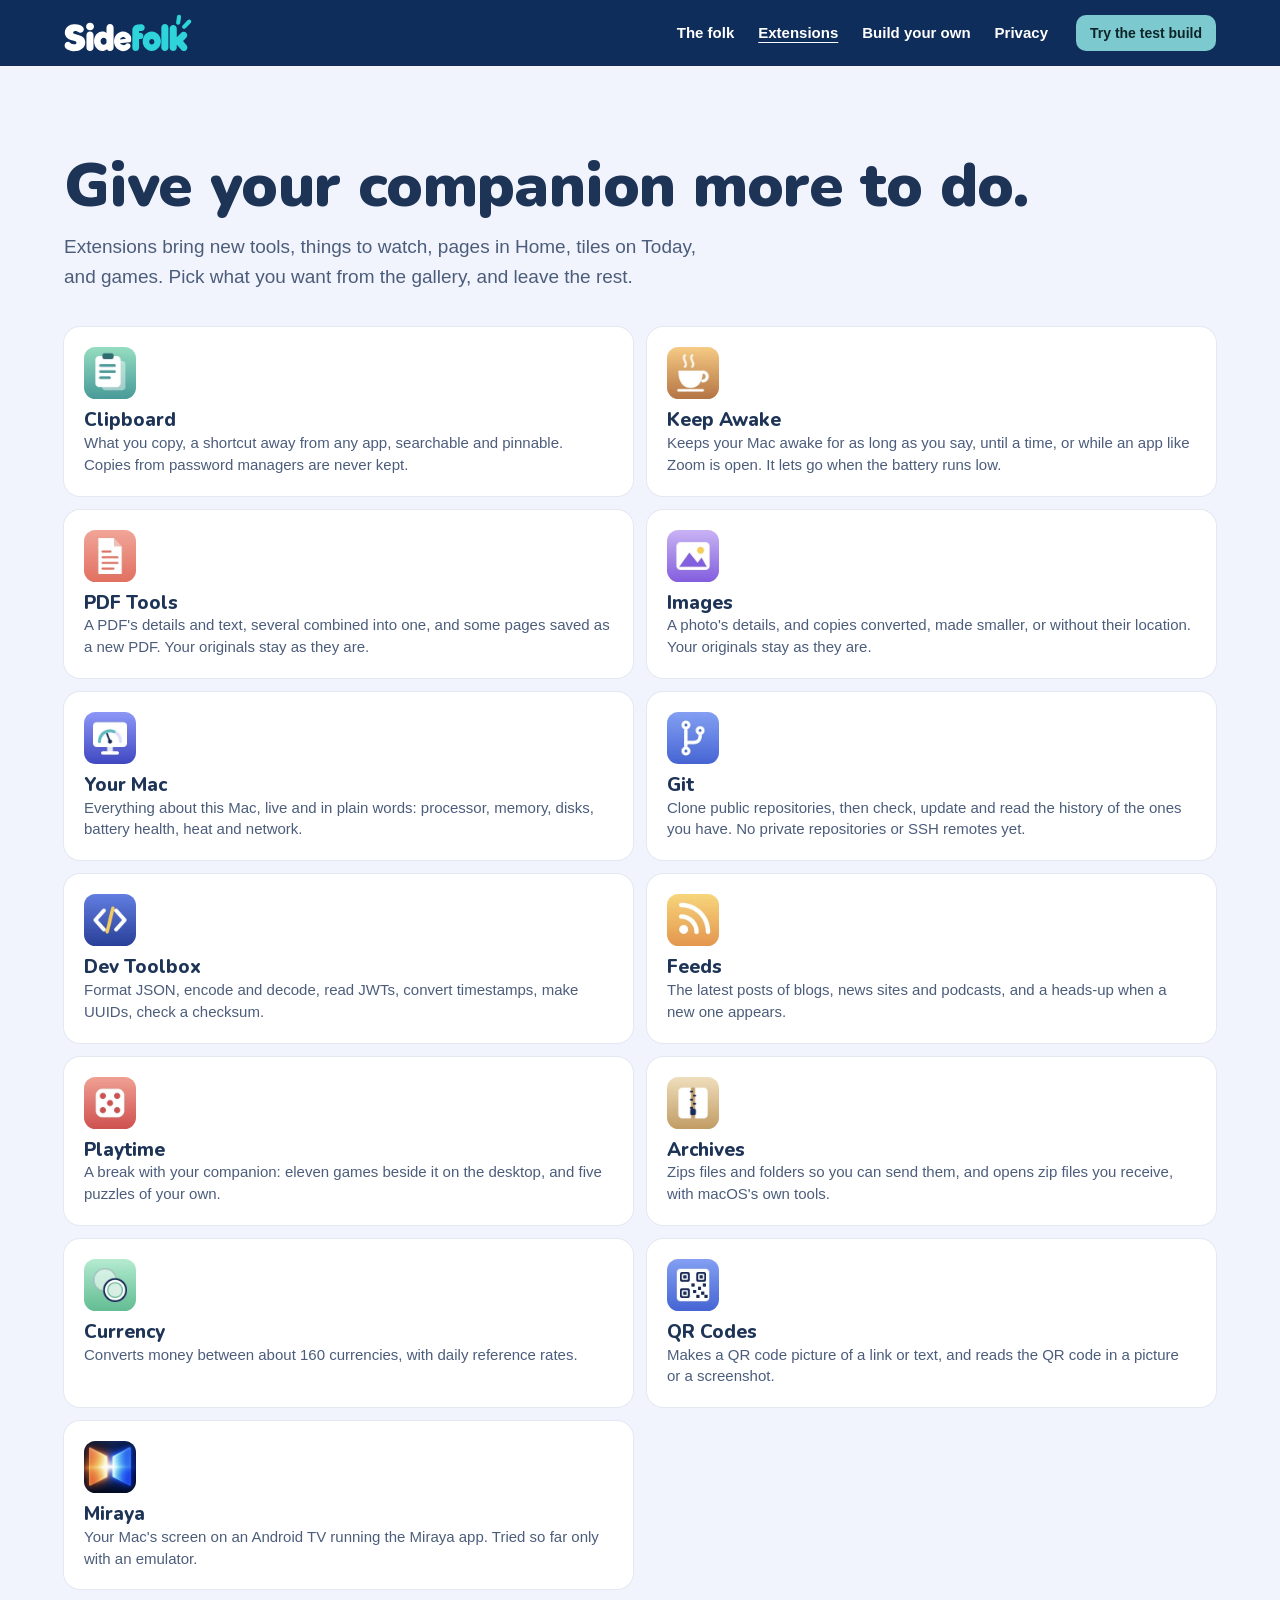
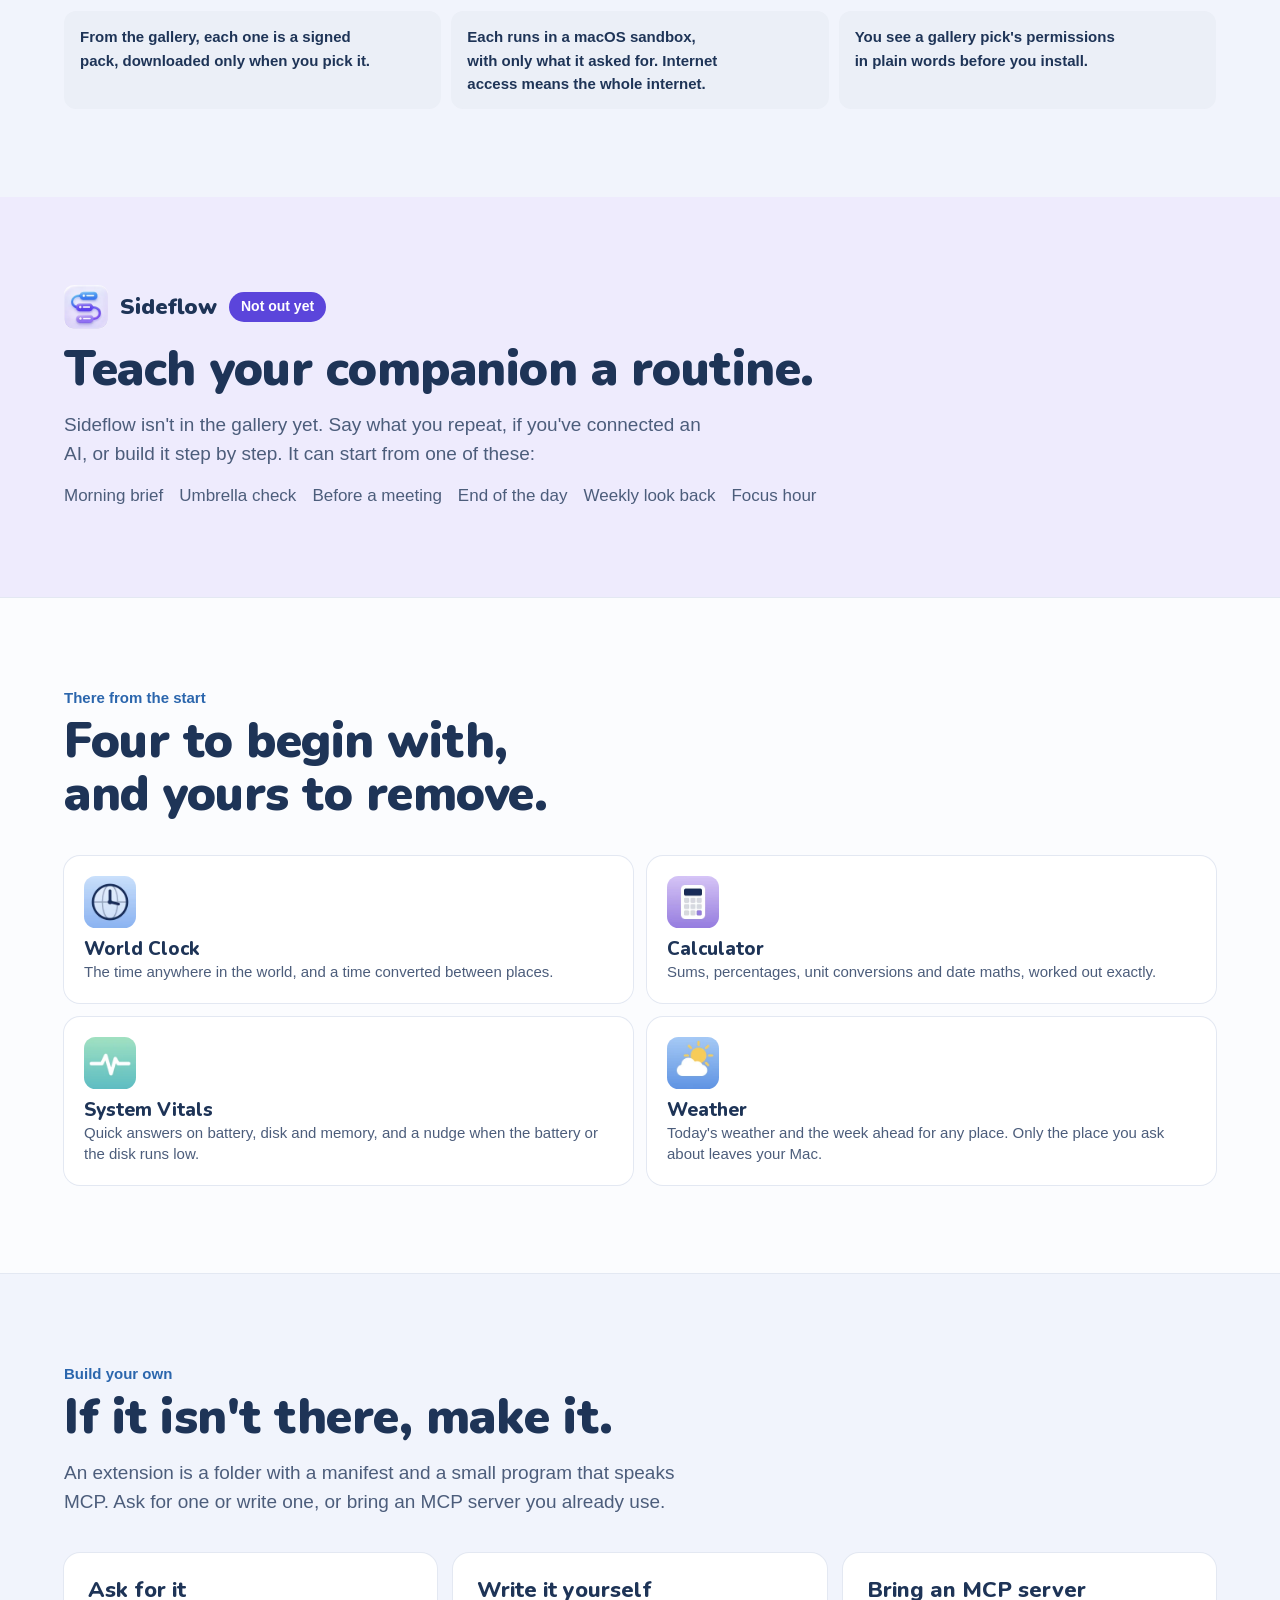
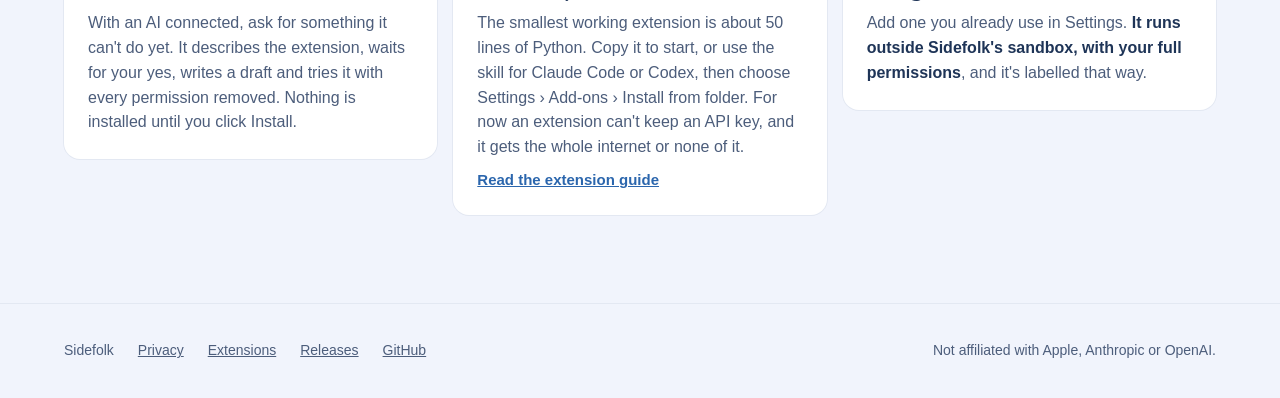
==== public/extensions/index.html @ e196703a "The real website: Home, Extensions, Privacy and the test build Generated scenes for the first screen" ====
<!doctype html>
<html lang="en">
<head>
  <meta charset="utf-8">
  <meta name="viewport" content="width=device-width, initial-scale=1">
  <title>Extensions · Sidefolk</title>
  <meta name="description" content="Extensions give your Sidefolk companion new tools, things to watch, pages and games. See the gallery, or build your own.">
  <link rel="canonical" href="https://getsidefolk.com/extensions/">
  <link rel="icon" type="image/png" href="../favicon.png">
  <link rel="apple-touch-icon" href="../apple-touch-icon.png">
  <link rel="stylesheet" href="../site.css">
</head>
<body>
<a class="skip" href="#main">Skip to the content</a>
<header class="nav">
  <a class="logo" href="../"><img src="../images/wordmark-reversed.svg" width="600" height="178" alt="Sidefolk"></a>
  <nav class="links" aria-label="Main"><a href="../#folk">The folk</a><a href="./" aria-current="page">Extensions</a><a href="../#build">Build your own</a><a href="../privacy/">Privacy</a></nav>
  <a class="btn btn-primary btn-small" href="../try/">Try the test build</a>
  <details class="menu"><summary>Menu</summary><div><a href="../#folk">The folk</a><a href="./" aria-current="page">Extensions</a><a href="../#build">Build your own</a><a href="../privacy/">Privacy</a><a href="../try/">Try the test build</a></div></details>
</header>

<main id="main">
<section class="sec">
  <h1 style="font-size:clamp(36px,4.8vw,62px);line-height:1.05;font-weight:900">Give your companion more to do.</h1>
  <p class="sub">Extensions bring new tools, things to watch, pages in Home, tiles on Today, and games. Pick what you want from the gallery, and leave the rest.</p>
  <div class="tiles">
    <div class="tile"><img src="../images/extensions/clipboard.webp" width="52" height="52" alt=""><div><b>Clipboard</b><span>What you copy, a shortcut away from any app, searchable and pinnable. Copies from password managers are never kept.</span></div></div>
    <div class="tile"><img src="../images/extensions/keep-awake.webp" width="52" height="52" alt=""><div><b>Keep Awake</b><span>Keeps your Mac awake for as long as you say, until a time, or while an app like Zoom is open. It lets go when the battery runs low.</span></div></div>
    <div class="tile"><img src="../images/extensions/pdf.webp" width="52" height="52" alt=""><div><b>PDF Tools</b><span>A PDF's details and text, several combined into one, and some pages saved as a new PDF. Your originals stay as they are.</span></div></div>
    <div class="tile"><img src="../images/extensions/images.webp" width="52" height="52" alt=""><div><b>Images</b><span>A photo's details, and copies converted, made smaller, or without their location. Your originals stay as they are.</span></div></div>
    <div class="tile"><img src="../images/extensions/system-vitals-plus.webp" width="52" height="52" alt=""><div><b>Your Mac</b><span>Everything about this Mac, live and in plain words: processor, memory, disks, battery health, heat and network.</span></div></div>
    <div class="tile"><img src="../images/extensions/git.webp" width="52" height="52" alt=""><div><b>Git</b><span>Clone public repositories, then check, update and read the history of the ones you have. No private repositories or SSH remotes yet.</span></div></div>
    <div class="tile"><img src="../images/extensions/dev-toolbox.webp" width="52" height="52" alt=""><div><b>Dev Toolbox</b><span>Format JSON, encode and decode, read JWTs, convert timestamps, make UUIDs, check a checksum.</span></div></div>
    <div class="tile"><img src="../images/extensions/feeds.webp" width="52" height="52" alt=""><div><b>Feeds</b><span>The latest posts of blogs, news sites and podcasts, and a heads-up when a new one appears.</span></div></div>
    <div class="tile"><img src="../images/extensions/playtime.webp" width="52" height="52" alt=""><div><b>Playtime</b><span>A break with your companion: eleven games beside it on the desktop, and five puzzles of your own.</span></div></div>
    <div class="tile"><img src="../images/extensions/archives.webp" width="52" height="52" alt=""><div><b>Archives</b><span>Zips files and folders so you can send them, and opens zip files you receive, with macOS's own tools.</span></div></div>
    <div class="tile"><img src="../images/extensions/currency.webp" width="52" height="52" alt=""><div><b>Currency</b><span>Converts money between about 160 currencies, with daily reference rates.</span></div></div>
    <div class="tile"><img src="../images/extensions/qr-codes.webp" width="52" height="52" alt=""><div><b>QR Codes</b><span>Makes a QR code picture of a link or text, and reads the QR code in a picture or a screenshot.</span></div></div>
    <div class="tile"><img src="../images/extensions/miraya.webp" width="52" height="52" alt=""><div><b>Miraya</b><span>Your Mac's screen on an Android TV running the Miraya app. Tried so far only with an emulator.</span></div></div>
  </div>
  <div class="assure"><div>From the gallery, each one is a signed pack, downloaded only when you pick it.</div><div>Each runs in a macOS sandbox, with only what it asked for. Internet access means the whole internet.</div><div>You see a gallery pick's permissions in plain words before you install.</div></div>
</section>

<section class="sec flowsec">
  <div class="flowhead"><img src="../images/extensions/sideflow.webp" width="44" height="44" alt=""><strong>Sideflow</strong><span class="soon">Not out yet</span></div>
  <h2>Teach your companion a routine.</h2>
  <p class="sub">Sideflow isn't in the gallery yet. Say what you repeat, if you've connected an AI, or build it step by step. It can start from one of these:</p>
  <div class="chips" style="margin-top:14px"><span>Morning brief</span><span>Umbrella check</span><span>Before a meeting</span><span>End of the day</span><span>Weekly look back</span><span>Focus hour</span></div>
</section>

<section class="sec band">
  <p class="eyebrow">There from the start</p>
  <h2>Four to begin with, and yours to remove.</h2>
  <div class="tiles">
    <div class="tile"><img src="../images/extensions/world-clock.webp" width="52" height="52" alt=""><div><b>World Clock</b><span>The time anywhere in the world, and a time converted between places.</span></div></div>
    <div class="tile"><img src="../images/extensions/calculator.webp" width="52" height="52" alt=""><div><b>Calculator</b><span>Sums, percentages, unit conversions and date maths, worked out exactly.</span></div></div>
    <div class="tile"><img src="../images/extensions/system-vitals.webp" width="52" height="52" alt=""><div><b>System Vitals</b><span>Quick answers on battery, disk and memory, and a nudge when the battery or the disk runs low.</span></div></div>
    <div class="tile"><img src="../images/extensions/weather.webp" width="52" height="52" alt=""><div><b>Weather</b><span>Today's weather and the week ahead for any place. Only the place you ask about leaves your Mac.</span></div></div>
  </div>
</section>

<section class="sec" id="build">
  <p class="eyebrow">Build your own</p>
  <h2>If it isn't there, make it.</h2>
  <p class="sub">An extension is a folder with a manifest and a small program that speaks MCP. Ask for one or write one, or bring an MCP server you already use.</p>
  <div class="ways">
    <div class="way"><b>Ask for it</b><p>With an AI connected, ask for something it can't do yet. It describes the extension, waits for your yes, writes a draft and tries it with every permission removed. Nothing is installed until you click Install.</p></div>
    <div class="way"><b>Write it yourself</b><p>The smallest working extension is about 50 lines of Python. Copy it to start, or use the skill for Claude Code or Codex, then choose Settings › Add-ons › Install from folder. For now an extension can't keep an API key, and it gets the whole internet or none of it.</p><a href="https://github.com/ghassenbrg/sidefolk/blob/main/docs/EXTENSIONS.md">Read the extension guide</a></div>
    <div class="way"><b>Bring an MCP server</b><p>Add one you already use in Settings. <strong>It runs outside Sidefolk's sandbox, with your full permissions</strong>, and it's labelled that way.</p></div>
  </div>
</section>
</main>
<footer class="foot"><span>Sidefolk</span><a href="../privacy/">Privacy</a><a href="./">Extensions</a><a href="https://github.com/ghassenbrg/sidefolk/releases">Releases</a><a href="https://github.com/ghassenbrg/sidefolk">GitHub</a><span class="legal">Not affiliated with Apple, Anthropic or OpenAI.</span></footer>
</body>
</html>
---- public/site.css ----
/* getsidefolk.com. Colours are the app's newest default theme, "Sidefolk" (ThemeTokens.swift), so the site and the app meet.
   No outside fonts or scripts: the page must keep the app's "no tracking" promise.
   Nunito is hosted here, under its licence (fonts/OFL.txt). */
@font-face {
  font-family: "Nunito";
  src: url("fonts/nunito-latin.woff2") format("woff2");
  font-weight: 600 900;
  font-style: normal;
  font-display: swap;
  unicode-range: U+0000-00FF, U+0131, U+0152-0153, U+02BB-02BC, U+02C6, U+02DA, U+02DC, U+0304, U+0308, U+0329, U+2000-206F, U+20AC, U+2122, U+2191, U+2193, U+2212, U+2215, U+FEFF, U+FFFD;
}

:root {
  --ink: #1E3457; --ink-2: #4C5D7B;
  --canvas: #F1F4FC; --surface: #FBFCFE; --card: #FFFFFF; --line: #E3E8F2; --well: #EBEFF7;
  --accent: #2A4A7C; --on-accent: #FFFFFF; --accent-soft: #D5E6F3; --link: #2B66AD;
  --warning: #8A4B00; --warning-soft: #FFF3DC; --success: #13703F;
  --wait: #F5A524;
  --tempo: #E4ECFD; --scout: #FDF3D9; --pip: #FDE8E2; --byte: #DFE8FE; --guard: #DAF3EC;
  --flow: #EEEBFD; --flow-ink: #4B35C4; --flow-fill: #5B45DB; --on-flow: #FFFFFF;
  --terminal: #101825;
  --shadow: 0 1px 2px rgba(30, 52, 87, .06), 0 10px 30px rgba(30, 52, 87, .10);
  /* The first screen's scene; the gradient shows until it loads. */
  --bar: #0F2D5B;
  --hero: url(images/hero-day.webp), linear-gradient(135deg, #DCE8F6 0%, #E2F0EF 48%, #E9E6F4 100%);
  --display: "Nunito", ui-rounded, "SF Pro Rounded", -apple-system, BlinkMacSystemFont, "Segoe UI", sans-serif;
  --body: -apple-system, BlinkMacSystemFont, "Segoe UI", Roboto, Helvetica, Arial, sans-serif;
  --mono: ui-monospace, SFMono-Regular, Menlo, Consolas, monospace;
  --gutter: clamp(16px, 5vw, 72px);
  color-scheme: light dark;
}
@media (prefers-color-scheme: dark) {
  :root {
    --ink: #E2E8F2; --ink-2: #A7B3C6;
    --canvas: #101825; --surface: #141D2C; --card: #182232; --line: #25303F; --well: #1F2A3B;
    --accent: #7CC9CF; --on-accent: #0D2529; --accent-soft: #20344A; --link: #8FC8DA;
    --warning: #FFC266; --warning-soft: #3A2E17; --success: #5FD69A;
    --tempo: #18263F; --scout: #2C2616; --pip: #331F1E; --byte: #15234A; --guard: #122E2A;
    --flow: #1B1838; --flow-ink: #B9ADFF; --flow-fill: #B9ADFF; --on-flow: #17123A;
    --terminal: #0A101A;
    --shadow: 0 1px 2px rgba(0, 0, 0, .3), 0 12px 32px rgba(0, 0, 0, .35);
    --bar: #182232;
    --hero: url(images/hero-night.webp), linear-gradient(135deg, #0E1A2E 0%, #0E2024 50%, #191630 100%);
  }
}

* { box-sizing: border-box; }
html { -webkit-text-size-adjust: 100%; scroll-behavior: smooth; }
@media (prefers-reduced-motion: reduce) { html { scroll-behavior: auto; } }
body { margin: 0; background: var(--canvas); color: var(--ink); font: 17px/1.55 var(--body); overflow-x: hidden; }
img { display: block; max-width: 100%; height: auto; }
a { color: var(--link); }
a:focus-visible, summary:focus-visible { outline: 2px solid var(--ink); outline-offset: 3px; border-radius: 4px; }
h1, h2, h3, p, ul, figure { margin: 0; }
h1, h2, h3 { font-family: var(--display); font-weight: 800; letter-spacing: -.01em; text-wrap: balance; }
code { font-family: var(--mono); font-size: .92em; }
.skip { position: absolute; inset-inline-start: 12px; top: -60px; z-index: 20; padding: 10px 14px; border-radius: 10px; background: var(--accent); color: var(--on-accent); }
.skip:focus { top: 12px; }
.keys { font-weight: 600; white-space: nowrap; }

/* Buttons: one primary per screen. */
.btn { display: inline-flex; align-items: center; justify-content: center; min-height: 44px; padding: 10px 20px; border-radius: 10px; font: 700 16px/1.2 var(--body); text-decoration: none; white-space: nowrap; }
.btn:focus-visible { outline: 2px solid var(--ink); outline-offset: 3px; }
.btn-primary { background: var(--accent); color: var(--on-accent); }
.btn-quiet { color: var(--ink); box-shadow: inset 0 0 0 1px rgba(127, 142, 170, .6); }
.btn-small { min-height: 36px; padding: 6px 14px; font-size: 14px; }

/* Header. Always navy: the logo's turquoise only reads on a dark surface (1.8:1 on white, 7.6:1 on navy).
   On Home it floats over the scene, with the logo in line with the headline. */
.nav { --ink: #FFFFFF; --accent: #7CC9CF; --on-accent: #0D2529; display: flex; align-items: center; gap: 28px; padding: 14px var(--gutter); background: var(--bar); color: var(--ink); }
.nav.over { position: absolute; z-index: 5; top: 14px; inset-inline: max(8px, calc(var(--gutter) - 18px)); padding: 10px 18px; border-radius: 16px; box-shadow: var(--shadow); }
.logo img { width: 128px; }
.links { display: flex; gap: 24px; margin-inline-start: auto; font-weight: 600; font-size: 15px; }
.links a { padding-block: 4px; color: var(--ink); text-decoration: none; }
.links a:hover, .links a[aria-current] { text-decoration: underline; text-underline-offset: 4px; }
.menu { display: none; position: relative; margin-inline-start: auto; }
.menu summary { padding: 8px 12px; border-radius: 10px; font-weight: 700; font-size: 14px; list-style: none; cursor: pointer; box-shadow: inset 0 0 0 1px rgba(127, 142, 170, .6); }
.menu summary::-webkit-details-marker { display: none; }
.menu div { position: absolute; z-index: 10; inset-inline-end: 0; top: calc(100% + 6px); display: grid; min-width: 180px; padding: 8px; border-radius: 12px; background: var(--bar); box-shadow: var(--shadow); }
.menu a { padding: 10px 12px; color: var(--ink); text-decoration: none; font-weight: 600; }

/* The first screen is a Mac desktop, with the product standing where it really stands. */
/* Grows with the window so the sill stays below the words; anchored left so the mug and plant stay in. */
.desk { position: relative; min-height: max(840px, 52vw); overflow: hidden; padding: 128px var(--gutter) 0; background-image: var(--hero); background-position: left bottom; background-size: cover; background-repeat: no-repeat; }
.desk h1 { max-width: 660px; font-size: clamp(40px, 5.4vw, 72px); line-height: 1.04; font-weight: 900; }
.desk .lead { max-width: 520px; margin-top: 22px; font-size: 20px; color: var(--ink); }
.cta { display: flex; flex-wrap: wrap; gap: 12px; margin-top: 30px; }
.note { margin-top: 14px; font-size: 14px; color: var(--ink); }
.note a { color: inherit; font-weight: 600; }
.scene { position: absolute; inset-inline-end: var(--gutter); bottom: 22px; width: 500px; }
.stack { display: grid; gap: 8px; margin-bottom: 20px; }
.ground { display: flex; align-items: flex-end; justify-content: flex-end; gap: 22px; }
.ground .helper { width: 92px; margin-bottom: 10px; }
.ground .stand { width: 200px; }

/* The companion on its light: aqua working, amber waiting, grey in Focus. */
.stand { position: relative; display: inline-block; padding-bottom: 12px; }
.stand::after { content: ""; position: absolute; inset-inline-start: 50%; bottom: 0; width: 170%; height: 22%; transform: translateX(-50%); border-radius: 50%; background: radial-gradient(closest-side, var(--pool, rgba(46, 212, 217, .55)), transparent); }
.stand img { position: relative; z-index: 1; }
.stand.wait { --pool: rgba(245, 165, 36, .55); }
.stand.focus { --pool: rgba(127, 142, 170, .5); }
.stand.out { --pool: transparent; }
.count { position: absolute; z-index: 2; top: 44%; inset-inline-end: 6%; min-width: 32px; height: 32px; padding: 0 8px; border-radius: 16px; background: var(--wait); color: #2A1A00; font: 800 16px/32px var(--display); text-align: center; }

/* The Sidecard's card, drawn with the app's own proportions. */
.card { display: flex; gap: 12px; align-items: center; padding: 12px 16px; border-radius: 18px; background: var(--card); box-shadow: var(--shadow); }
.card > img, .card > .ic { flex: none; width: 44px; height: 44px; padding: 4px; object-fit: contain; border-radius: 50%; background: var(--well); }
.card > .ic { display: grid; place-items: center; padding: 0; color: var(--link); }
.card b { display: block; font-size: 16px; line-height: 1.3; font-weight: 650; }
.card span { display: block; font-size: 14px; line-height: 1.35; color: var(--ink-2); }
.card .said { margin-bottom: 4px; }
.card .act { margin-inline-start: auto; color: var(--link); font-weight: 700; white-space: nowrap; }
.slip { padding: 16px; border-radius: 18px; background: var(--card); box-shadow: var(--shadow); }
.slip .because { margin: -16px -16px 14px; padding: 10px 16px; border-radius: 18px 18px 0 0; background: var(--accent-soft); font-size: 14px; font-weight: 600; }
.slip .who { display: flex; gap: 12px; align-items: center; }
.slip .who img { width: 50px; height: 50px; padding: 4px; object-fit: contain; border-radius: 50%; background: var(--well); }
.slip small { display: block; color: var(--ink-2); font-size: 14px; }
.slip b { display: block; font: 800 20px/1.25 var(--display); }
.slip .actions { display: flex; gap: 8px; justify-content: flex-end; margin-top: 14px; }
.term { padding: 14px 18px; border-radius: 12px; background: var(--terminal); color: #E2E8F2; font: 15px/1.6 var(--mono); overflow-x: auto; white-space: pre; }

/* Sections. */
.eyebrow { font-weight: 700; font-size: 15px; color: var(--link); }
.sec { padding: 88px var(--gutter); }
.sec h2 { margin-top: 6px; max-width: 820px; font-size: clamp(30px, 3.8vw, 50px); line-height: 1.08; font-weight: 900; }
.sub { max-width: 660px; margin-top: 14px; font-size: 19px; color: var(--ink-2); }
.sub a, .folk p a { color: inherit; font-weight: 600; }
.band { background: var(--surface); border-block: 1px solid var(--line); }

.states { display: grid; grid-template-columns: repeat(4, 1fr); gap: 16px; margin-top: 36px; }
.state { padding: 22px 16px 18px; border-radius: 16px; background: var(--card); text-align: center; box-shadow: 0 0 0 1px var(--line); }
.state .stand { width: 190px; margin-bottom: 12px; }
.state .stand::after { width: 120%; }
.state .count { min-width: 24px; height: 24px; padding: 0 6px; font-size: 14px; line-height: 24px; top: 50%; inset-inline-end: 20%; }
.state b { display: block; font: 800 19px/1.2 var(--display); }
.state > span { display: block; margin-top: 4px; font-size: 15px; color: var(--ink-2); }

.castintro { padding: 8px var(--gutter) 44px; text-align: center; }
.castintro h2 { margin: 6px auto 0; max-width: 820px; font-size: clamp(30px, 3.8vw, 50px); line-height: 1.08; font-weight: 900; }
.castintro .sub { margin-inline: auto; }
.cast { display: flex; justify-content: center; flex-wrap: wrap; gap: 8px 26px; margin-top: 26px; }
.cast a { display: grid; justify-items: center; gap: 4px; color: var(--ink); text-decoration: none; font: 800 15px/1.2 var(--display); }
.cast img { width: 74px; height: 74px; object-fit: contain; }
.folk { display: grid; grid-template-columns: 240px 1fr 1fr; gap: 44px; align-items: center; padding: 56px var(--gutter); scroll-margin-top: 12px; }
.folk.flip { grid-template-columns: 1fr 1fr 240px; }
.folk.flip .pic { order: 3; }
.folk .pic { width: 210px; justify-self: center; }
.folk .name { font: 800 17px/1.2 var(--display); color: var(--ink-2); }
.folk h3 { margin-top: 6px; font-size: clamp(28px, 3.2vw, 42px); line-height: 1.08; font-weight: 900; }
.folk p { margin-top: 10px; font-size: 18px; color: var(--ink-2); }
.show { display: grid; gap: 10px; }

.tiles { display: grid; grid-template-columns: repeat(4, 1fr); gap: 14px; margin-top: 36px; }
.tile { display: grid; align-content: start; gap: 10px; padding: 20px; border-radius: 16px; background: var(--card); box-shadow: 0 0 0 1px var(--line); }
.tile img { width: 52px; height: 52px; object-fit: contain; border-radius: 22%; }
.tile b { display: block; font: 800 19px/1.2 var(--display); }
.tile span { display: block; font-size: 15px; line-height: 1.45; color: var(--ink-2); }
.tile.note-limit em { display: block; margin-top: 6px; font-style: normal; font-size: 14px; color: var(--ink-2); font-weight: 600; }
.tile em { display: flex; flex-wrap: wrap; align-items: center; gap: 6px 12px; margin-top: 10px; font-style: normal; }
.tile em a { font-size: 15px; font-weight: 700; }
.tile .soon { display: inline-block; padding: 2px 10px; font-size: 13px; color: var(--on-flow); }
.alsoin { margin-top: 18px; color: var(--ink-2); }
.alsoin + .morelink { margin-top: 6px; }
.morelink { margin-top: 18px; font-weight: 700; }
.assure { display: grid; grid-template-columns: repeat(3, 1fr); gap: 10px; margin-top: 22px; }
.assure div { padding: 14px 16px; border-radius: 12px; background: var(--well); font-weight: 600; font-size: 15px; text-wrap: balance; }

.flowsec { background: var(--flow); }
.flowgrid { display: grid; grid-template-columns: minmax(0, 1fr) minmax(0, 520px); gap: 64px; align-items: center; }
.flowhead { display: flex; align-items: center; gap: 12px; margin-bottom: 14px; }
.flowhead img { width: 44px; height: 44px; border-radius: 22%; }
.flowhead strong { font: 900 22px/1.1 var(--display); }
.soon { padding: 4px 12px; border-radius: 999px; background: var(--flow-fill); color: var(--on-flow); font-size: 14px; font-weight: 700; }
.why { margin-top: 22px; padding: 0; list-style: none; display: grid; gap: 12px; }
.why li { position: relative; padding-inline-start: 22px; font-size: 18px; color: var(--ink-2); }
.why li::before { content: ""; position: absolute; inset-inline-start: 2px; top: .62em; width: 9px; height: 9px; border-radius: 50%; background: var(--flow-fill); }
.why b { color: var(--ink); }
.chipslabel { margin-top: 22px; font-weight: 700; font-size: 15px; }
.chips { display: flex; flex-wrap: wrap; gap: 4px 16px; margin-top: 6px; color: var(--ink-2); }
.builder { padding: 20px; border-radius: 18px; background: var(--card); box-shadow: var(--shadow); }
.bhead { display: flex; flex-wrap: wrap; align-items: center; gap: 10px; margin-bottom: 4px; }
.bhead b { font: 800 22px/1.2 var(--display); }
.bhead i { padding: 3px 10px; border-radius: 999px; background: var(--accent-soft); font-style: normal; font-size: 13px; font-weight: 600; }
.bsub { margin-bottom: 14px; font-size: 14px; color: var(--ink-2); }
.step { display: flex; align-items: center; gap: 12px; padding: 12px 14px; border-radius: 12px; background: var(--surface); box-shadow: 0 0 0 1px var(--line); }
.step .ic { flex: none; display: grid; place-items: center; width: 38px; height: 38px; border-radius: 10px; background: var(--flow); color: var(--flow-ink); }
.step b { display: block; font-size: 15px; font-weight: 650; line-height: 1.25; }
.step .t { display: block; font-size: 14px; color: var(--ink-2); line-height: 1.3; }
.step .ok { margin-inline-start: auto; color: var(--success); font-weight: 800; }
.step .would { margin-inline-start: auto; padding: 3px 10px; border-radius: 999px; background: var(--well); font-size: 13px; white-space: nowrap; }
.step.dash { background: transparent; box-shadow: none; outline: 2px dashed var(--flow-ink); outline-offset: -2px; }
.join { width: 2px; height: 16px; margin-inline-start: 32px; background: linear-gradient(var(--link), var(--flow-ink)); }
.caption { margin-top: 10px; font-size: 14px; font-weight: 600; color: var(--ink-2); text-align: center; }

.ways { display: grid; grid-template-columns: repeat(3, 1fr); gap: 16px; margin-top: 36px; align-items: start; }
.way { display: grid; gap: 8px; padding: 24px; border-radius: 16px; background: var(--card); box-shadow: 0 0 0 1px var(--line); }
.way b { font: 800 22px/1.2 var(--display); }
.way strong { color: var(--ink); }
.way p { color: var(--ink-2); font-size: 16px; }
.way .term { margin-top: 8px; font-size: 14px; }
.way a { font-weight: 700; font-size: 15px; }

.family { display: grid; grid-template-columns: 360px 1fr; gap: 56px; align-items: center; }
.troupe { display: flex; flex-wrap: wrap; gap: 14px 18px; margin-top: 24px; }
.troupe figure { text-align: center; font: 800 15px/1.2 var(--display); }
.troupe img { width: 78px; height: 78px; object-fit: contain; margin-bottom: 4px; }
.facts { display: grid; grid-template-columns: repeat(4, 1fr); gap: 10px; margin-top: 28px; }
.fact { padding: 18px; border-radius: 16px; background: var(--well); font: 800 19px/1.25 var(--display); }
.end { text-align: center; padding-block: 80px; }
.end h2, .end .sub { margin-inline: auto; }
.end .cta { justify-content: center; margin-top: 24px; }

/* Inner pages. */
.pagehead { padding: 64px var(--gutter) 8px; max-width: 1040px; margin: 0 auto; }
.pagehead h1 { font-size: clamp(36px, 4.4vw, 56px); line-height: 1.05; font-weight: 900; }
.reading { display: grid; grid-template-columns: 200px minmax(0, 760px); gap: 56px; justify-content: center; padding: 56px var(--gutter) 80px; }
.toc { position: sticky; top: 24px; align-self: start; display: grid; gap: 10px; font-size: 15px; }
.toc a { padding-block: 2px; color: var(--ink-2); text-decoration: none; }
.reading h1 { font-size: clamp(34px, 4vw, 50px); line-height: 1.08; font-weight: 900; }
.reading .lead { margin-top: 14px; font-size: 20px; color: var(--ink-2); }
.reading h2 { margin-top: 44px; font-size: 27px; line-height: 1.2; scroll-margin-top: 16px; }
.reading p { margin-top: 10px; }
.tablewrap { margin-top: 18px; border-radius: 16px; background: var(--card); box-shadow: 0 0 0 1px var(--line); overflow: hidden; }
table { width: 100%; border-collapse: collapse; font-size: 15px; }
th { text-align: start; padding: 12px 16px; font-size: 14px; font-weight: 600; color: var(--ink-2); background: var(--well); }
td { padding: 13px 16px; border-top: 1px solid var(--line); vertical-align: top; }
td:first-child { font-weight: 600; width: 42%; }
.getit { display: grid; grid-template-columns: minmax(0, 1fr) 300px; gap: 64px; align-items: center; max-width: 1040px; margin: 0 auto; padding: 64px var(--gutter) 40px; }
.getit h1 { font-size: clamp(36px, 4.4vw, 56px); line-height: 1.05; font-weight: 900; }
.getit .lead { margin-top: 14px; font-size: 20px; color: var(--ink-2); }
.banner { margin-top: 26px; padding: 14px 16px; border-radius: 12px; background: var(--warning-soft); font-size: 15px; }
.banner b { color: var(--warning); }
.banner a { color: inherit; font-weight: 600; }
.getit .stand { justify-self: center; width: 230px; }
.steps { display: grid; grid-template-columns: repeat(3, 1fr); gap: 16px; max-width: 1040px; margin: 0 auto; padding: 16px var(--gutter) 80px; }
.howto { padding: 22px; border-radius: 16px; background: var(--card); box-shadow: 0 0 0 1px var(--line); }
.howto i { display: inline-block; width: 30px; height: 30px; border-radius: 15px; background: var(--accent-soft); font: 800 16px/30px var(--display); text-align: center; }
.howto b { display: block; margin-top: 10px; font: 800 20px/1.2 var(--display); }
.howto span { display: block; margin-top: 6px; color: var(--ink-2); font-size: 16px; }
.lost { min-height: 60vh; display: grid; place-content: center; justify-items: center; gap: 12px; padding: 48px var(--gutter); text-align: center; }
.lost img { width: 150px; }
.lost h1 { font-size: 36px; font-weight: 900; }

.foot { display: flex; flex-wrap: wrap; gap: 8px 24px; align-items: center; padding: 32px var(--gutter); color: var(--ink-2); font-size: 14px; border-top: 1px solid var(--line); }
.foot a { padding-block: 4px; color: var(--ink-2); }
.foot .legal { margin-inline-start: auto; }

@media (max-width: 1280px) {
  .desk { min-height: 0; padding-top: 110px; padding-bottom: 20px; }
  .scene { position: static; width: min(100%, 520px); margin: 36px 0 0 auto; }
  .tiles { grid-template-columns: repeat(2, 1fr); }
  .folk, .folk.flip { grid-template-columns: 180px 1fr; }
  .folk .show, .folk .slip { grid-column: 1 / -1; }
  .folk .pic, .folk.flip .pic { order: 0; width: 160px; }
  .flowgrid { grid-template-columns: 1fr; gap: 36px; }
}
@media (max-width: 860px) {
  .links, .nav > .btn { display: none; }
  .menu { display: block; }
  /* Past the mug and plant, which would tower over Mochi at this crop. */
  .desk { padding-top: 96px; background-position: 44% bottom; }
  .desk .lead { font-size: 18px; }
  .desk .btn-quiet { display: none; }
  .ground .stand { width: 148px; }
  .ground .helper { width: 70px; }
  .sec { padding-block: 60px; }
  .states, .facts { grid-template-columns: repeat(2, 1fr); }
  .state .stand { width: 124px; }
  .cast { gap: 8px 14px; }
  .cast img { width: 52px; height: 52px; }
  .folk, .folk.flip { grid-template-columns: 1fr; gap: 16px; padding-block: 44px; }
  .folk .pic, .folk.flip .pic { width: 130px; justify-self: start; }
  .assure, .ways, .family, .getit, .steps, .reading { grid-template-columns: 1fr; }
  .family { gap: 24px; }
  .reading { gap: 20px; padding-top: 32px; }
  .toc { position: static; display: flex; flex-wrap: wrap; gap: 8px 16px; }
  .getit { gap: 24px; padding-top: 36px; }
  .getit .stand { width: 150px; grid-row: 1; justify-self: start; }
  thead { display: none; }
  table, tbody, tr, td { display: block; }
  tr { padding: 12px 16px; border-top: 1px solid var(--line); }
  tbody tr:first-child { border-top: 0; }
  td { padding: 3px 0; border: 0; }
  td:first-child { width: auto; }
  .foot .legal { margin-inline-start: 0; width: 100%; }
}
@media (max-width: 560px) {
  .tiles { grid-template-columns: 1fr; }
  .tile { grid-template-columns: 52px 1fr; column-gap: 14px; }
}
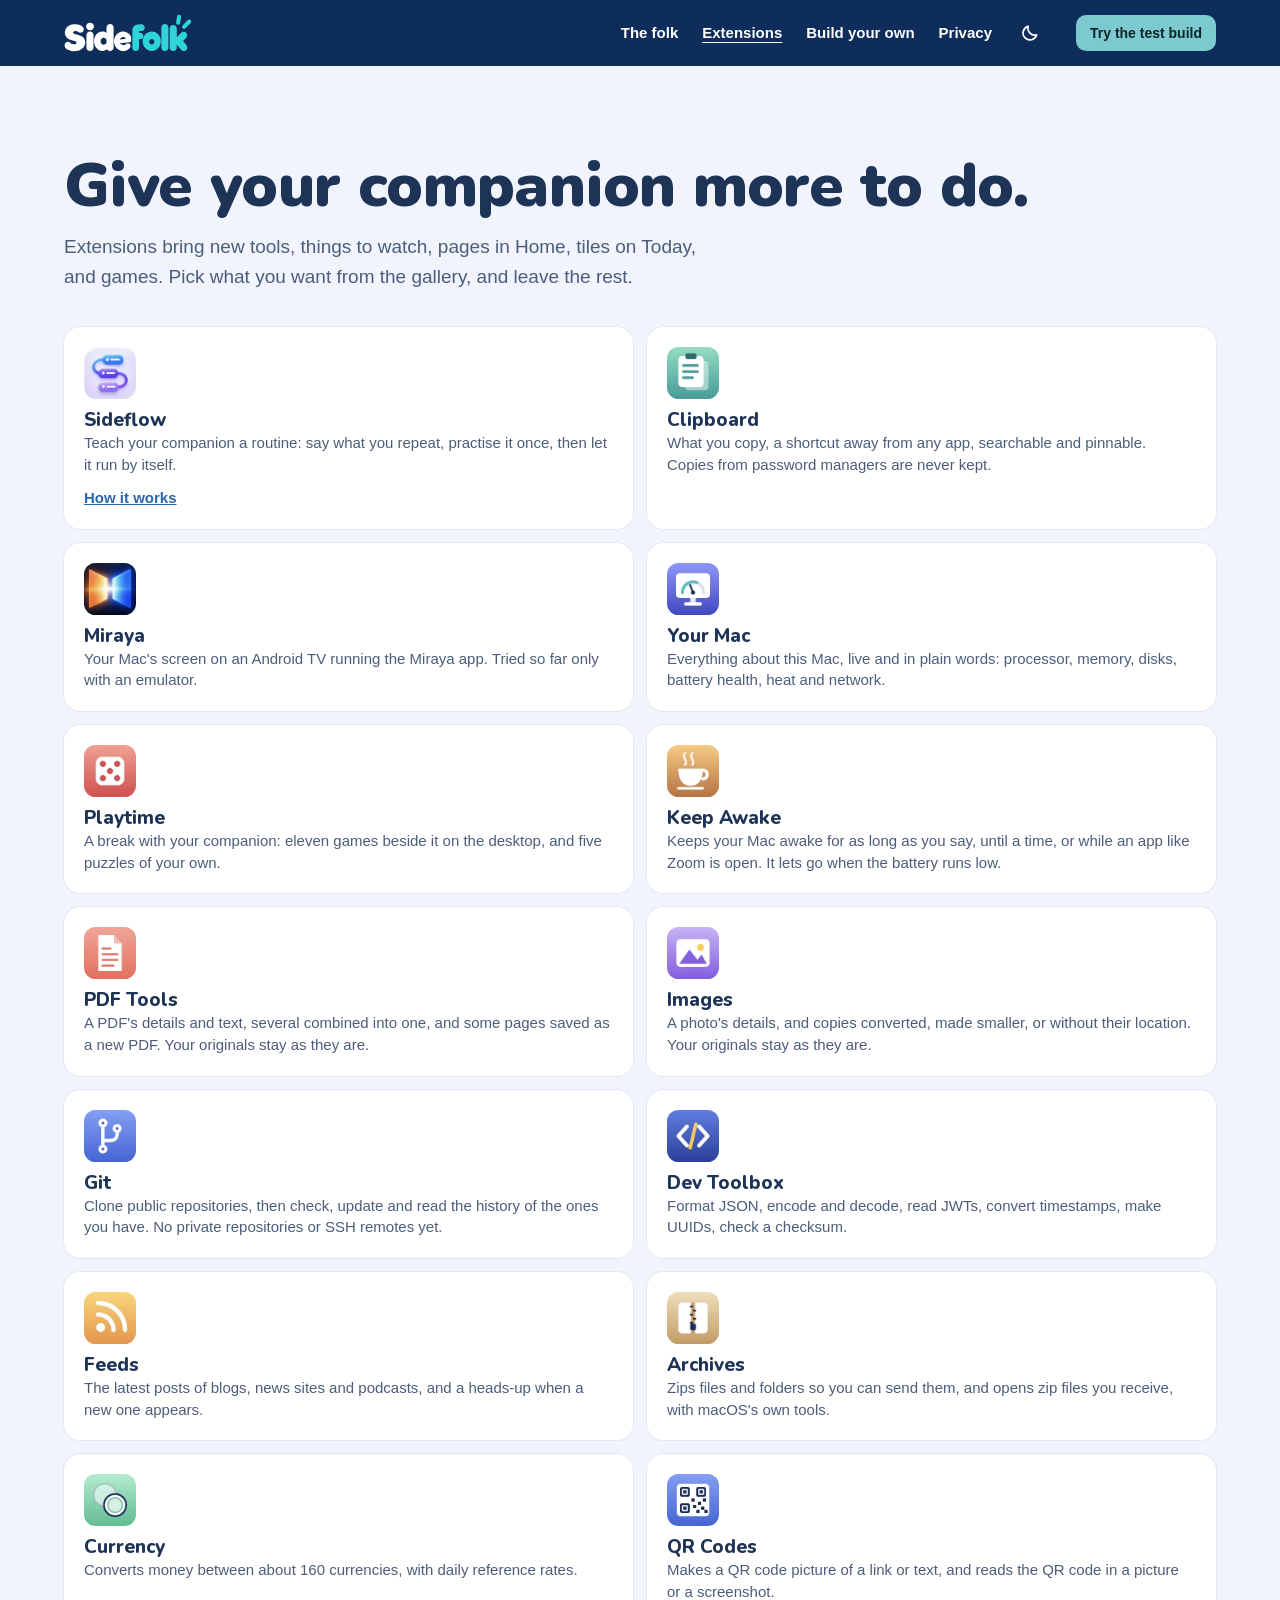
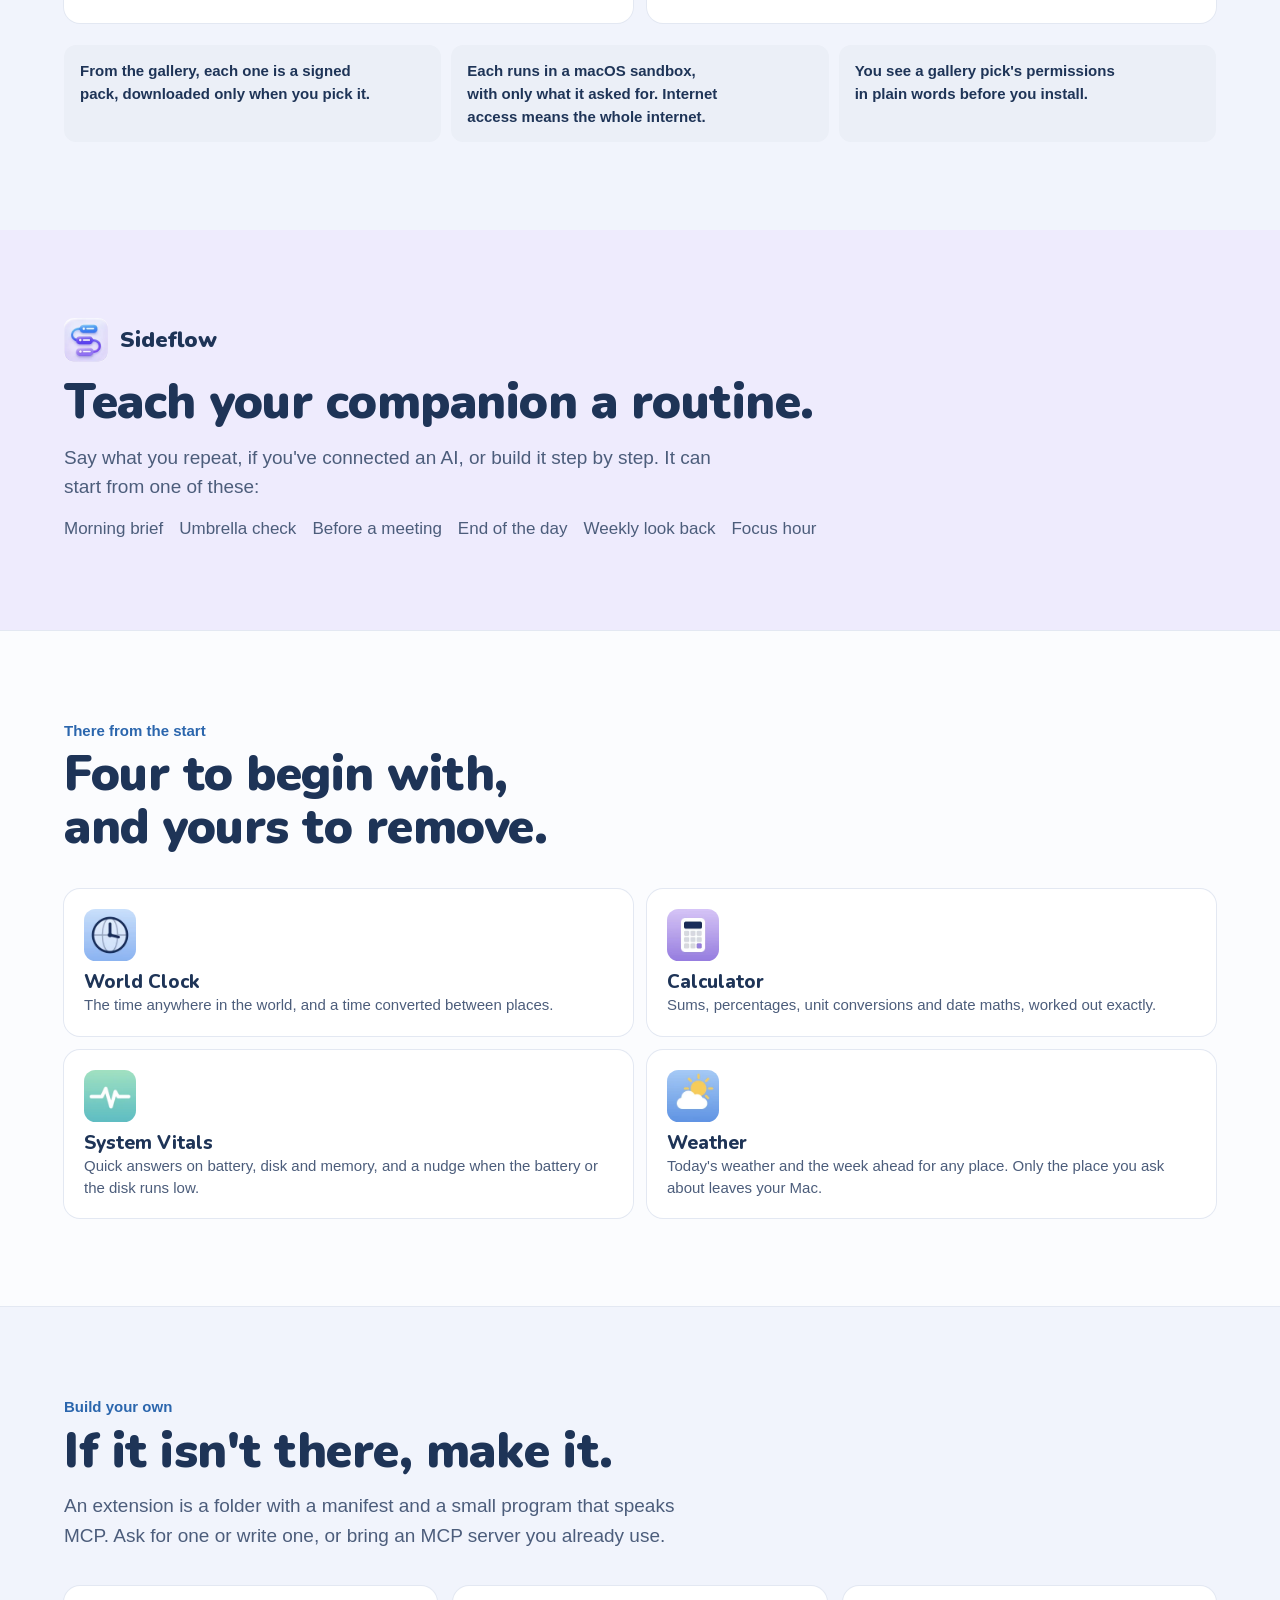
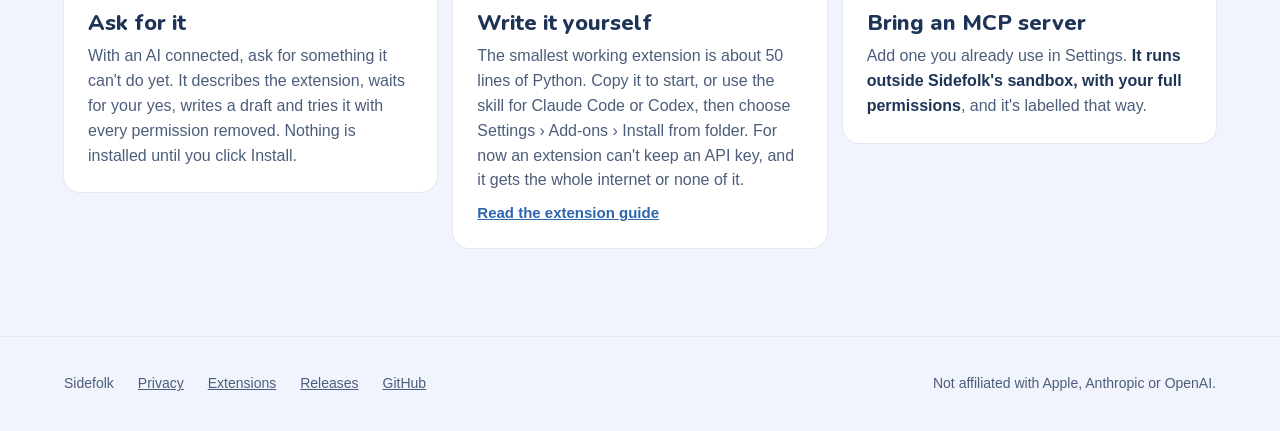
==== commit f73df8a4: "Clean transparent folks, every companion, a light and dark switch, the founder's extensions The help" ====
--- a/public/extensions/index.html
+++ b/public/extensions/index.html
@@ -8,6 +8,7 @@
   <link rel="canonical" href="https://getsidefolk.com/extensions/">
   <link rel="icon" type="image/png" href="../favicon.png">
   <link rel="apple-touch-icon" href="../apple-touch-icon.png">
+  <script src="../theme.js"></script>
   <link rel="stylesheet" href="../site.css">
 </head>
 <body>
@@ -15,6 +16,7 @@
 <header class="nav">
   <a class="logo" href="../"><img src="../images/wordmark-reversed.svg" width="600" height="178" alt="Sidefolk"></a>
   <nav class="links" aria-label="Main"><a href="../#folk">The folk</a><a href="./" aria-current="page">Extensions</a><a href="../#build">Build your own</a><a href="../privacy/">Privacy</a></nav>
+  <button class="theme-toggle" type="button" hidden></button>
   <a class="btn btn-primary btn-small" href="../try/">Try the test build</a>
   <details class="menu"><summary>Menu</summary><div><a href="../#folk">The folk</a><a href="./" aria-current="page">Extensions</a><a href="../#build">Build your own</a><a href="../privacy/">Privacy</a><a href="../try/">Try the test build</a></div></details>
 </header>
@@ -24,27 +26,28 @@
   <h1 style="font-size:clamp(36px,4.8vw,62px);line-height:1.05;font-weight:900">Give your companion more to do.</h1>
   <p class="sub">Extensions bring new tools, things to watch, pages in Home, tiles on Today, and games. Pick what you want from the gallery, and leave the rest.</p>
   <div class="tiles">
+    <div class="tile"><img src="../images/extensions/sideflow.webp" width="52" height="52" alt=""><div><b>Sideflow</b><span>Teach your companion a routine: say what you repeat, practise it once, then let it run by itself.</span><em><a href="#sideflow">How it works</a></em></div></div>
     <div class="tile"><img src="../images/extensions/clipboard.webp" width="52" height="52" alt=""><div><b>Clipboard</b><span>What you copy, a shortcut away from any app, searchable and pinnable. Copies from password managers are never kept.</span></div></div>
+    <div class="tile"><img src="../images/extensions/miraya.webp" width="52" height="52" alt=""><div><b>Miraya</b><span>Your Mac's screen on an Android TV running the Miraya app. Tried so far only with an emulator.</span></div></div>
+    <div class="tile"><img src="../images/extensions/system-vitals-plus.webp" width="52" height="52" alt=""><div><b>Your Mac</b><span>Everything about this Mac, live and in plain words: processor, memory, disks, battery health, heat and network.</span></div></div>
+    <div class="tile"><img src="../images/extensions/playtime.webp" width="52" height="52" alt=""><div><b>Playtime</b><span>A break with your companion: eleven games beside it on the desktop, and five puzzles of your own.</span></div></div>
     <div class="tile"><img src="../images/extensions/keep-awake.webp" width="52" height="52" alt=""><div><b>Keep Awake</b><span>Keeps your Mac awake for as long as you say, until a time, or while an app like Zoom is open. It lets go when the battery runs low.</span></div></div>
     <div class="tile"><img src="../images/extensions/pdf.webp" width="52" height="52" alt=""><div><b>PDF Tools</b><span>A PDF's details and text, several combined into one, and some pages saved as a new PDF. Your originals stay as they are.</span></div></div>
     <div class="tile"><img src="../images/extensions/images.webp" width="52" height="52" alt=""><div><b>Images</b><span>A photo's details, and copies converted, made smaller, or without their location. Your originals stay as they are.</span></div></div>
-    <div class="tile"><img src="../images/extensions/system-vitals-plus.webp" width="52" height="52" alt=""><div><b>Your Mac</b><span>Everything about this Mac, live and in plain words: processor, memory, disks, battery health, heat and network.</span></div></div>
     <div class="tile"><img src="../images/extensions/git.webp" width="52" height="52" alt=""><div><b>Git</b><span>Clone public repositories, then check, update and read the history of the ones you have. No private repositories or SSH remotes yet.</span></div></div>
     <div class="tile"><img src="../images/extensions/dev-toolbox.webp" width="52" height="52" alt=""><div><b>Dev Toolbox</b><span>Format JSON, encode and decode, read JWTs, convert timestamps, make UUIDs, check a checksum.</span></div></div>
     <div class="tile"><img src="../images/extensions/feeds.webp" width="52" height="52" alt=""><div><b>Feeds</b><span>The latest posts of blogs, news sites and podcasts, and a heads-up when a new one appears.</span></div></div>
-    <div class="tile"><img src="../images/extensions/playtime.webp" width="52" height="52" alt=""><div><b>Playtime</b><span>A break with your companion: eleven games beside it on the desktop, and five puzzles of your own.</span></div></div>
     <div class="tile"><img src="../images/extensions/archives.webp" width="52" height="52" alt=""><div><b>Archives</b><span>Zips files and folders so you can send them, and opens zip files you receive, with macOS's own tools.</span></div></div>
     <div class="tile"><img src="../images/extensions/currency.webp" width="52" height="52" alt=""><div><b>Currency</b><span>Converts money between about 160 currencies, with daily reference rates.</span></div></div>
     <div class="tile"><img src="../images/extensions/qr-codes.webp" width="52" height="52" alt=""><div><b>QR Codes</b><span>Makes a QR code picture of a link or text, and reads the QR code in a picture or a screenshot.</span></div></div>
-    <div class="tile"><img src="../images/extensions/miraya.webp" width="52" height="52" alt=""><div><b>Miraya</b><span>Your Mac's screen on an Android TV running the Miraya app. Tried so far only with an emulator.</span></div></div>
   </div>
   <div class="assure"><div>From the gallery, each one is a signed pack, downloaded only when you pick it.</div><div>Each runs in a macOS sandbox, with only what it asked for. Internet access means the whole internet.</div><div>You see a gallery pick's permissions in plain words before you install.</div></div>
 </section>
 
-<section class="sec flowsec">
-  <div class="flowhead"><img src="../images/extensions/sideflow.webp" width="44" height="44" alt=""><strong>Sideflow</strong><span class="soon">Not out yet</span></div>
+<section class="sec flowsec" id="sideflow">
+  <div class="flowhead"><img src="../images/extensions/sideflow.webp" width="44" height="44" alt=""><strong>Sideflow</strong></div>
   <h2>Teach your companion a routine.</h2>
-  <p class="sub">Sideflow isn't in the gallery yet. Say what you repeat, if you've connected an AI, or build it step by step. It can start from one of these:</p>
+  <p class="sub">Say what you repeat, if you've connected an AI, or build it step by step. It can start from one of these:</p>
   <div class="chips" style="margin-top:14px"><span>Morning brief</span><span>Umbrella check</span><span>Before a meeting</span><span>End of the day</span><span>Weekly look back</span><span>Focus hour</span></div>
 </section>
 
--- a/public/site.css
+++ b/public/site.css
@@ -29,8 +29,9 @@
   --gutter: clamp(16px, 5vw, 72px);
   color-scheme: light dark;
 }
+/* Dark follows the browser unless the visitor chose with the switch (theme.js). */
 @media (prefers-color-scheme: dark) {
-  :root {
+  :root:not([data-theme="light"]) {
     --ink: #E2E8F2; --ink-2: #A7B3C6;
     --canvas: #101825; --surface: #141D2C; --card: #182232; --line: #25303F; --well: #1F2A3B;
     --accent: #7CC9CF; --on-accent: #0D2529; --accent-soft: #20344A; --link: #8FC8DA;
@@ -43,6 +44,20 @@
     --hero: url(images/hero-night.webp), linear-gradient(135deg, #0E1A2E 0%, #0E2024 50%, #191630 100%);
   }
 }
+:root[data-theme="dark"] {
+  --ink: #E2E8F2; --ink-2: #A7B3C6;
+  --canvas: #101825; --surface: #141D2C; --card: #182232; --line: #25303F; --well: #1F2A3B;
+  --accent: #7CC9CF; --on-accent: #0D2529; --accent-soft: #20344A; --link: #8FC8DA;
+  --warning: #FFC266; --warning-soft: #3A2E17; --success: #5FD69A;
+  --tempo: #18263F; --scout: #2C2616; --pip: #331F1E; --byte: #15234A; --guard: #122E2A;
+  --flow: #1B1838; --flow-ink: #B9ADFF; --flow-fill: #B9ADFF; --on-flow: #17123A;
+  --terminal: #0A101A;
+  --shadow: 0 1px 2px rgba(0, 0, 0, .3), 0 12px 32px rgba(0, 0, 0, .35);
+  --bar: #182232;
+  --hero: url(images/hero-night.webp), linear-gradient(135deg, #0E1A2E 0%, #0E2024 50%, #191630 100%);
+  color-scheme: dark;
+}
+:root[data-theme="light"] { color-scheme: light; }
 
 * { box-sizing: border-box; }
 html { -webkit-text-size-adjust: 100%; scroll-behavior: smooth; }
@@ -73,7 +88,11 @@
 .links { display: flex; gap: 24px; margin-inline-start: auto; font-weight: 600; font-size: 15px; }
 .links a { padding-block: 4px; color: var(--ink); text-decoration: none; }
 .links a:hover, .links a[aria-current] { text-decoration: underline; text-underline-offset: 4px; }
-.menu { display: none; position: relative; margin-inline-start: auto; }
+.theme-toggle { display: grid; place-items: center; width: 36px; height: 36px; margin-inline-start: -8px; padding: 0; border: 0; border-radius: 10px; background: none; color: inherit; cursor: pointer; }
+.theme-toggle[hidden] { display: none; }
+.theme-toggle:hover { background: rgba(255, 255, 255, .14); }
+.theme-toggle:focus-visible { outline: 2px solid var(--ink); outline-offset: 2px; }
+.menu { display: none; position: relative; }
 .menu summary { padding: 8px 12px; border-radius: 10px; font-weight: 700; font-size: 14px; list-style: none; cursor: pointer; box-shadow: inset 0 0 0 1px rgba(127, 142, 170, .6); }
 .menu summary::-webkit-details-marker { display: none; }
 .menu div { position: absolute; z-index: 10; inset-inline-end: 0; top: calc(100% + 6px); display: grid; min-width: 180px; padding: 8px; border-radius: 12px; background: var(--bar); box-shadow: var(--shadow); }
@@ -151,6 +170,8 @@
 .show { display: grid; gap: 10px; }
 
 .tiles { display: grid; grid-template-columns: repeat(4, 1fr); gap: 14px; margin-top: 36px; }
+.tiles.picks { grid-template-columns: repeat(3, 1fr); }
+.tile.wide { grid-column: span 2; }
 .tile { display: grid; align-content: start; gap: 10px; padding: 20px; border-radius: 16px; background: var(--card); box-shadow: 0 0 0 1px var(--line); }
 .tile img { width: 52px; height: 52px; object-fit: contain; border-radius: 22%; }
 .tile b { display: block; font: 800 19px/1.2 var(--display); }
@@ -158,7 +179,6 @@
 .tile.note-limit em { display: block; margin-top: 6px; font-style: normal; font-size: 14px; color: var(--ink-2); font-weight: 600; }
 .tile em { display: flex; flex-wrap: wrap; align-items: center; gap: 6px 12px; margin-top: 10px; font-style: normal; }
 .tile em a { font-size: 15px; font-weight: 700; }
-.tile .soon { display: inline-block; padding: 2px 10px; font-size: 13px; color: var(--on-flow); }
 .alsoin { margin-top: 18px; color: var(--ink-2); }
 .alsoin + .morelink { margin-top: 6px; }
 .morelink { margin-top: 18px; font-weight: 700; }
@@ -170,7 +190,6 @@
 .flowhead { display: flex; align-items: center; gap: 12px; margin-bottom: 14px; }
 .flowhead img { width: 44px; height: 44px; border-radius: 22%; }
 .flowhead strong { font: 900 22px/1.1 var(--display); }
-.soon { padding: 4px 12px; border-radius: 999px; background: var(--flow-fill); color: var(--on-flow); font-size: 14px; font-weight: 700; }
 .why { margin-top: 22px; padding: 0; list-style: none; display: grid; gap: 12px; }
 .why li { position: relative; padding-inline-start: 22px; font-size: 18px; color: var(--ink-2); }
 .why li::before { content: ""; position: absolute; inset-inline-start: 2px; top: .62em; width: 9px; height: 9px; border-radius: 50%; background: var(--flow-fill); }
@@ -201,7 +220,7 @@
 .way a { font-weight: 700; font-size: 15px; }
 
 .family { display: grid; grid-template-columns: 360px 1fr; gap: 56px; align-items: center; }
-.troupe { display: flex; flex-wrap: wrap; gap: 14px 18px; margin-top: 24px; }
+.troupe { display: flex; flex-wrap: wrap; gap: 14px 18px; max-width: 590px; margin-top: 24px; }
 .troupe figure { text-align: center; font: 800 15px/1.2 var(--display); }
 .troupe img { width: 78px; height: 78px; object-fit: contain; margin-bottom: 4px; }
 .facts { display: grid; grid-template-columns: repeat(4, 1fr); gap: 10px; margin-top: 28px; }
@@ -248,7 +267,7 @@
 @media (max-width: 1280px) {
   .desk { min-height: 0; padding-top: 110px; padding-bottom: 20px; }
   .scene { position: static; width: min(100%, 520px); margin: 36px 0 0 auto; }
-  .tiles { grid-template-columns: repeat(2, 1fr); }
+  .tiles, .tiles.picks { grid-template-columns: repeat(2, 1fr); }
   .folk, .folk.flip { grid-template-columns: 180px 1fr; }
   .folk .show, .folk .slip { grid-column: 1 / -1; }
   .folk .pic, .folk.flip .pic { order: 0; width: 160px; }
@@ -257,6 +276,7 @@
 @media (max-width: 860px) {
   .links, .nav > .btn { display: none; }
   .menu { display: block; }
+  .theme-toggle { margin-inline-start: auto; margin-inline-end: -14px; }
   /* Past the mug and plant, which would tower over Mochi at this crop. */
   .desk { padding-top: 96px; background-position: 44% bottom; }
   .desk .lead { font-size: 18px; }
@@ -285,6 +305,7 @@
   .foot .legal { margin-inline-start: 0; width: 100%; }
 }
 @media (max-width: 560px) {
-  .tiles { grid-template-columns: 1fr; }
+  .tiles, .tiles.picks { grid-template-columns: 1fr; }
+  .tile.wide { grid-column: auto; }
   .tile { grid-template-columns: 52px 1fr; column-gap: 14px; }
 }
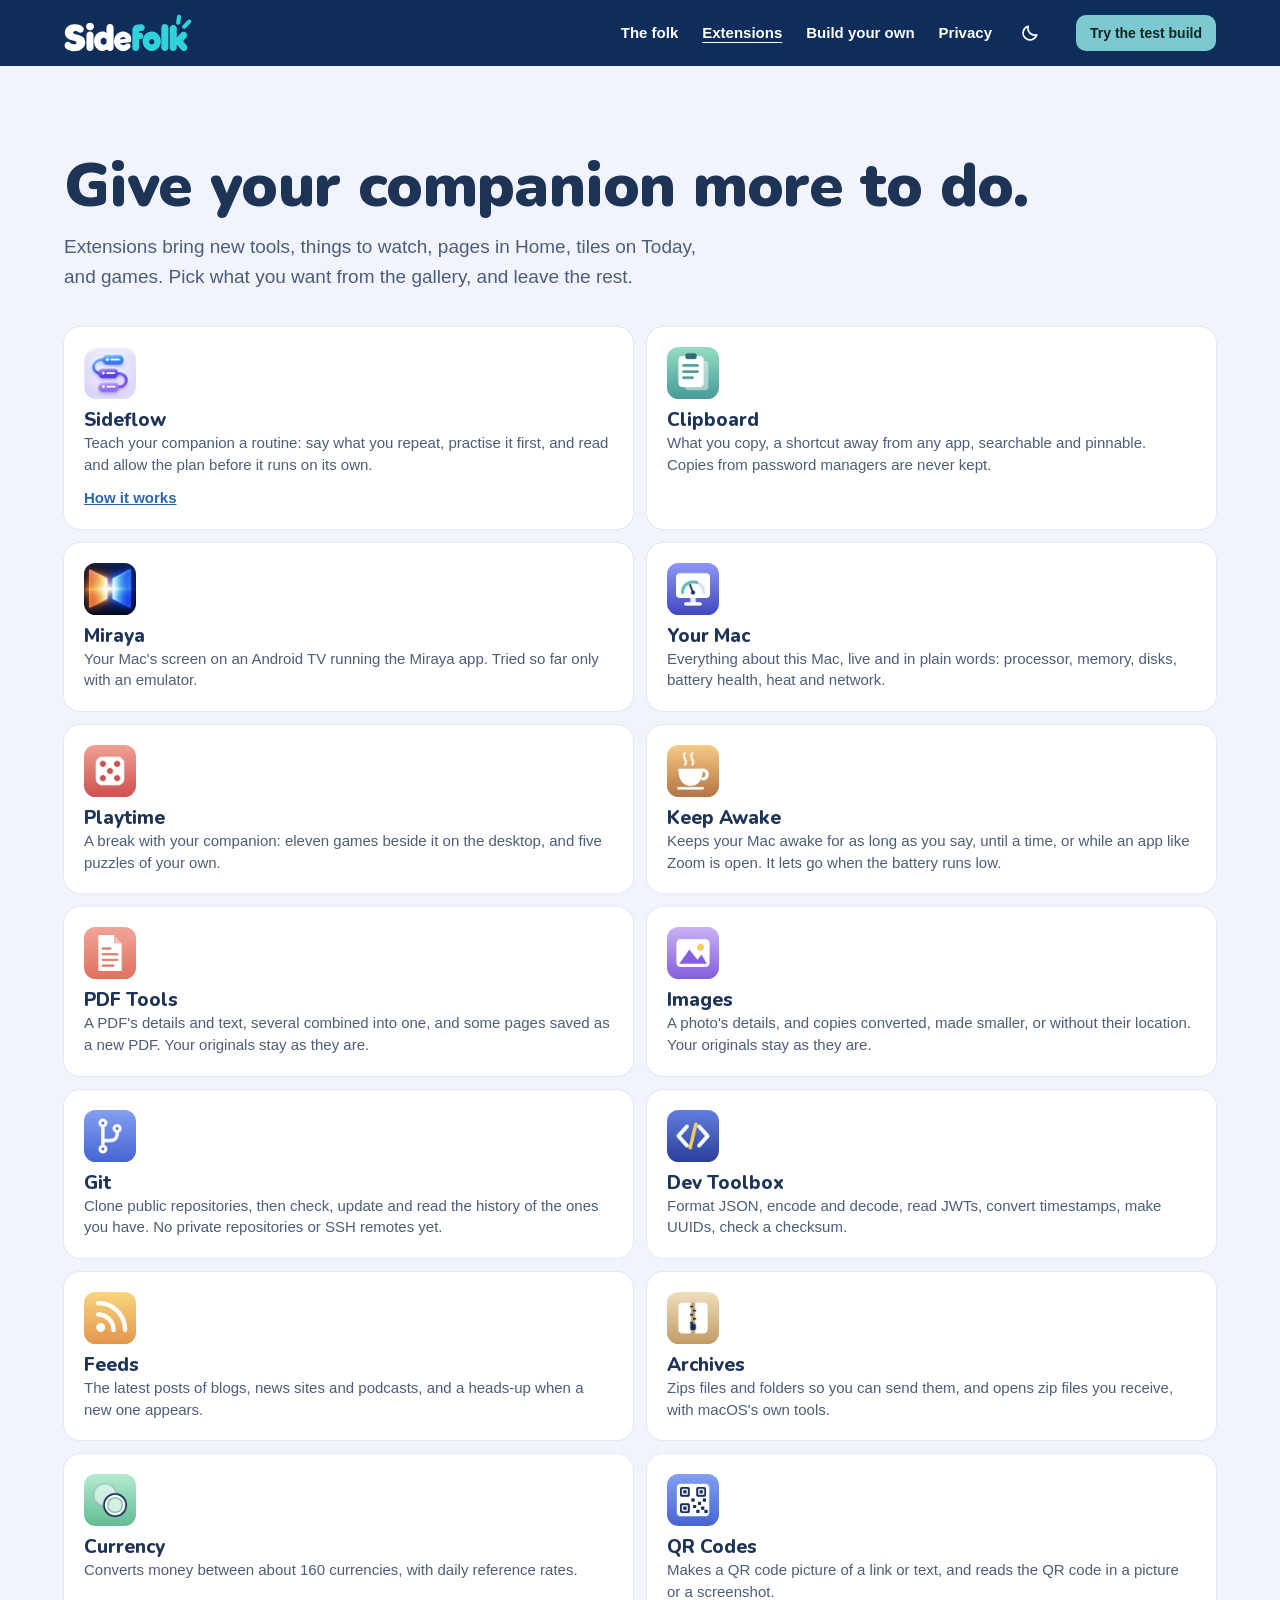
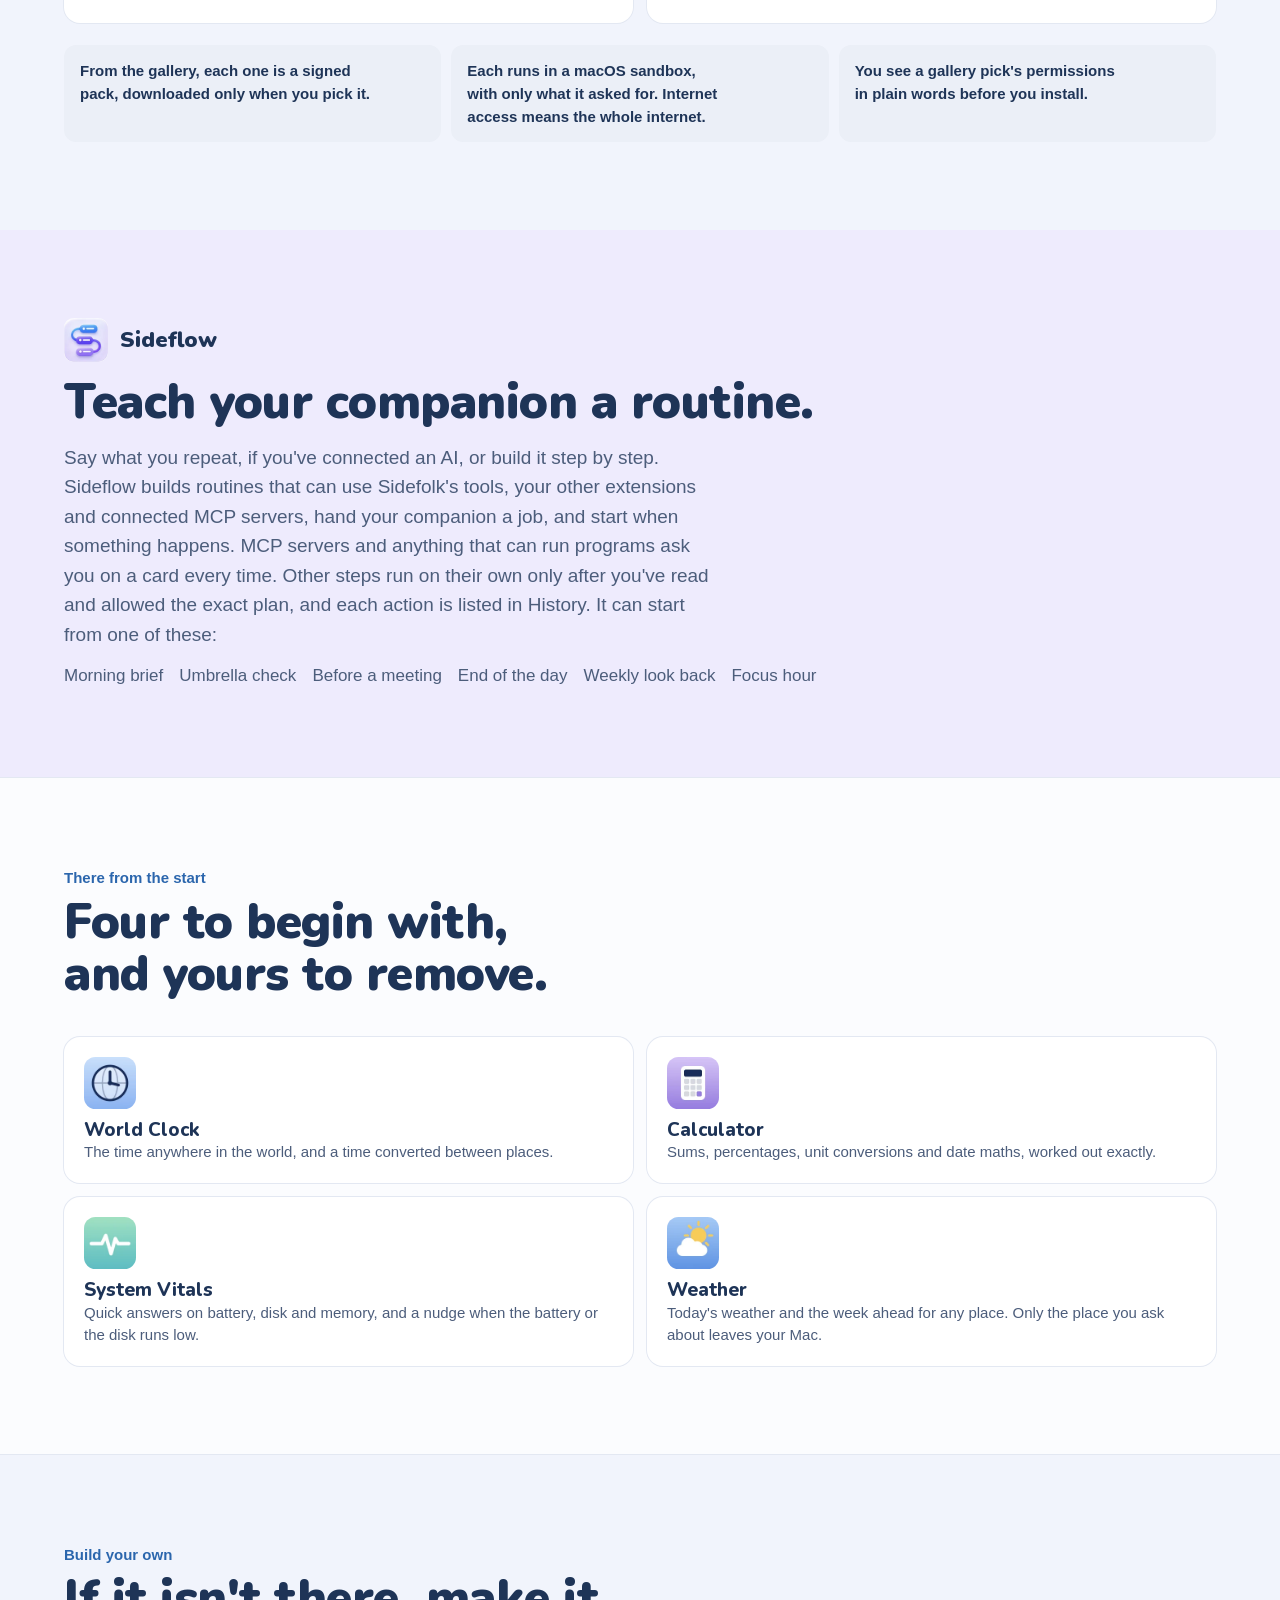
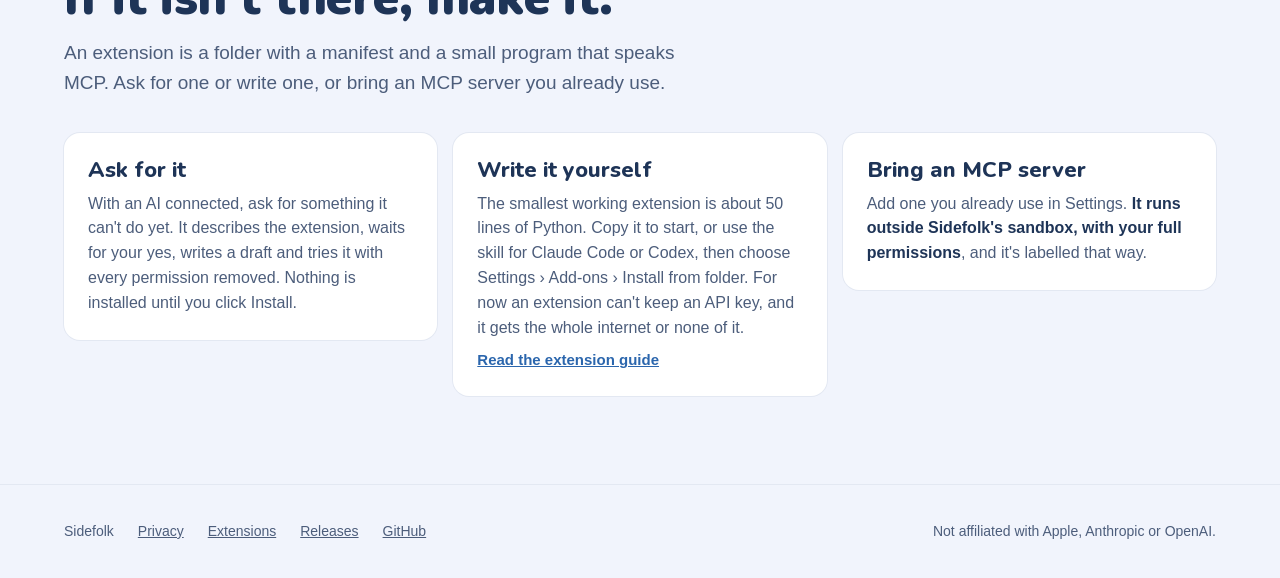
==== commit 55ab5438: "Sideflow's description in the words of its own session: what asks every time, and what runs after yo" ====
--- a/public/extensions/index.html
+++ b/public/extensions/index.html
@@ -26,7 +26,7 @@
   <h1 style="font-size:clamp(36px,4.8vw,62px);line-height:1.05;font-weight:900">Give your companion more to do.</h1>
   <p class="sub">Extensions bring new tools, things to watch, pages in Home, tiles on Today, and games. Pick what you want from the gallery, and leave the rest.</p>
   <div class="tiles">
-    <div class="tile"><img src="../images/extensions/sideflow.webp" width="52" height="52" alt=""><div><b>Sideflow</b><span>Teach your companion a routine: say what you repeat, practise it once, then let it run by itself.</span><em><a href="#sideflow">How it works</a></em></div></div>
+    <div class="tile"><img src="../images/extensions/sideflow.webp" width="52" height="52" alt=""><div><b>Sideflow</b><span>Teach your companion a routine: say what you repeat, practise it first, and read and allow the plan before it runs on its own.</span><em><a href="#sideflow">How it works</a></em></div></div>
     <div class="tile"><img src="../images/extensions/clipboard.webp" width="52" height="52" alt=""><div><b>Clipboard</b><span>What you copy, a shortcut away from any app, searchable and pinnable. Copies from password managers are never kept.</span></div></div>
     <div class="tile"><img src="../images/extensions/miraya.webp" width="52" height="52" alt=""><div><b>Miraya</b><span>Your Mac's screen on an Android TV running the Miraya app. Tried so far only with an emulator.</span></div></div>
     <div class="tile"><img src="../images/extensions/system-vitals-plus.webp" width="52" height="52" alt=""><div><b>Your Mac</b><span>Everything about this Mac, live and in plain words: processor, memory, disks, battery health, heat and network.</span></div></div>
@@ -47,7 +47,7 @@
 <section class="sec flowsec" id="sideflow">
   <div class="flowhead"><img src="../images/extensions/sideflow.webp" width="44" height="44" alt=""><strong>Sideflow</strong></div>
   <h2>Teach your companion a routine.</h2>
-  <p class="sub">Say what you repeat, if you've connected an AI, or build it step by step. It can start from one of these:</p>
+  <p class="sub">Say what you repeat, if you've connected an AI, or build it step by step. Sideflow builds routines that can use Sidefolk's tools, your other extensions and connected MCP servers, hand your companion a job, and start when something happens. MCP servers and anything that can run programs ask you on a card every time. Other steps run on their own only after you've read and allowed the exact plan, and each action is listed in History. It can start from one of these:</p>
   <div class="chips" style="margin-top:14px"><span>Morning brief</span><span>Umbrella check</span><span>Before a meeting</span><span>End of the day</span><span>Weekly look back</span><span>Focus hour</span></div>
 </section>
 
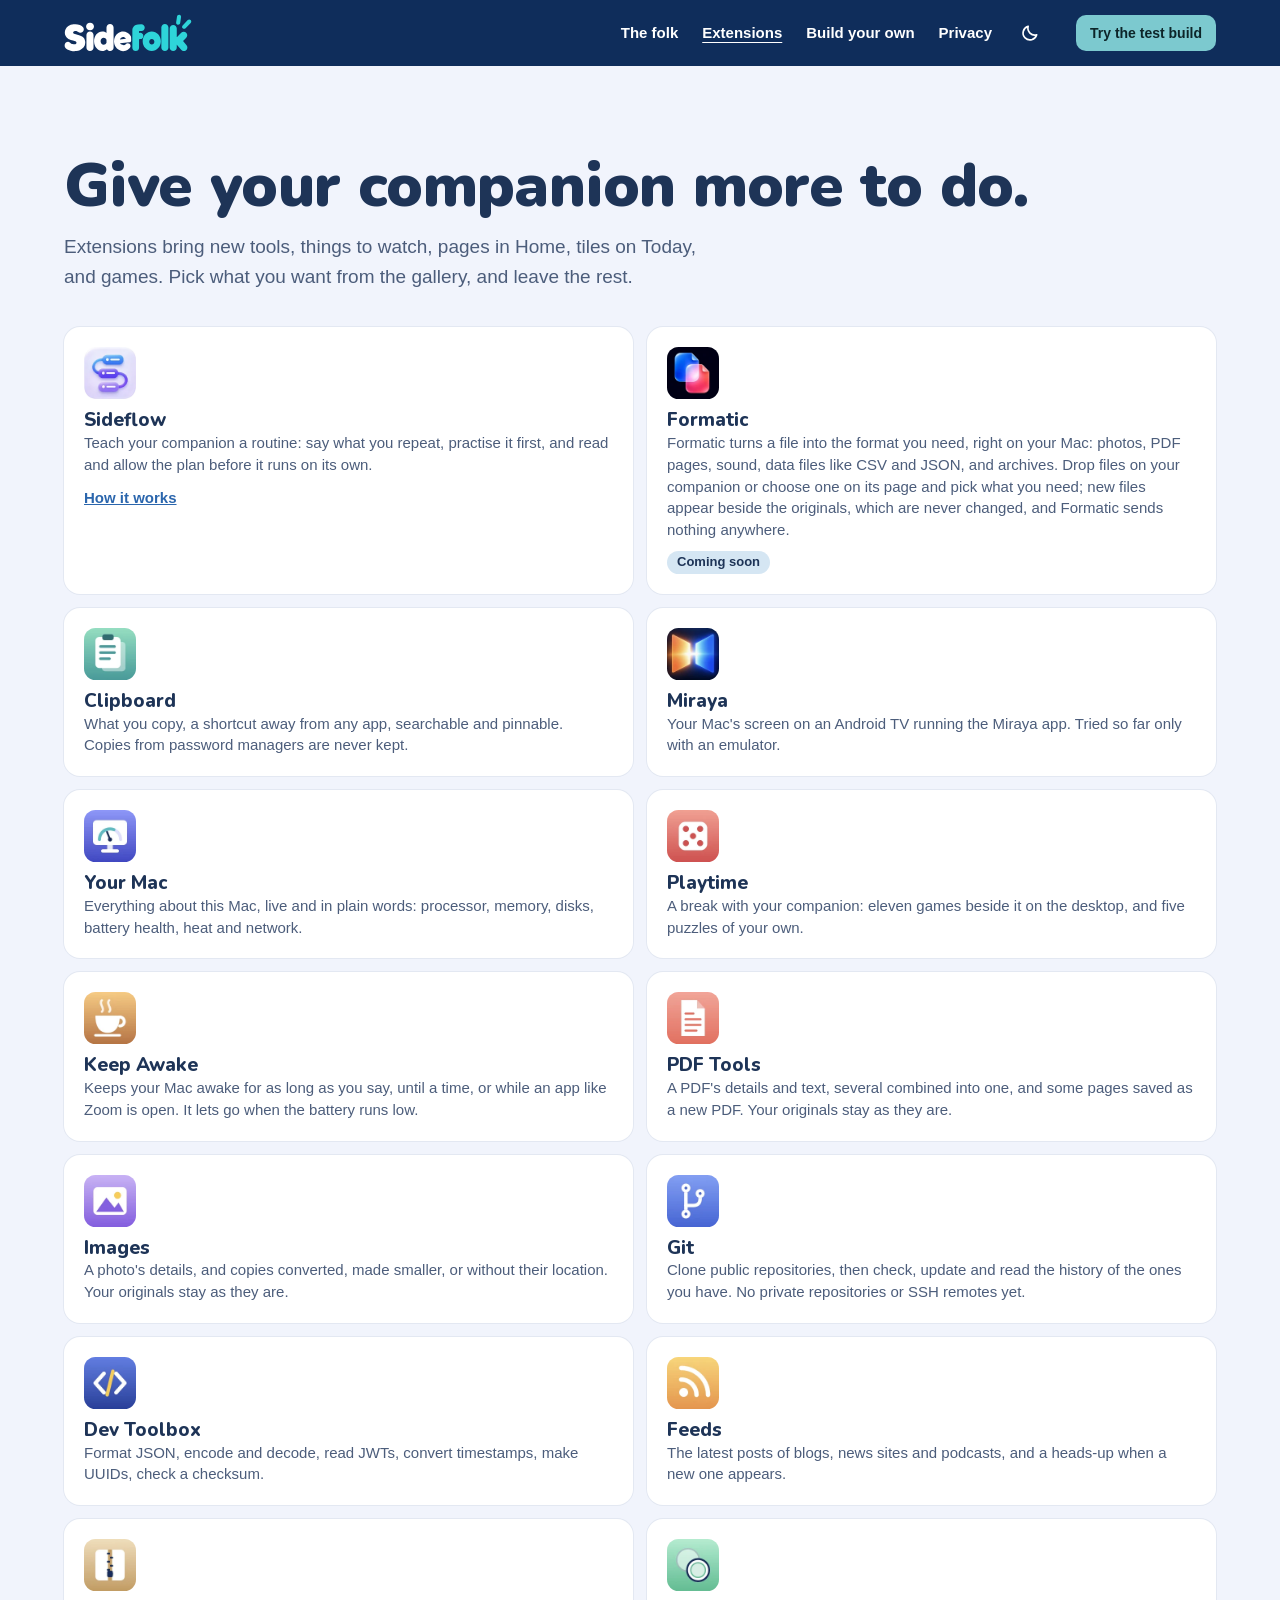
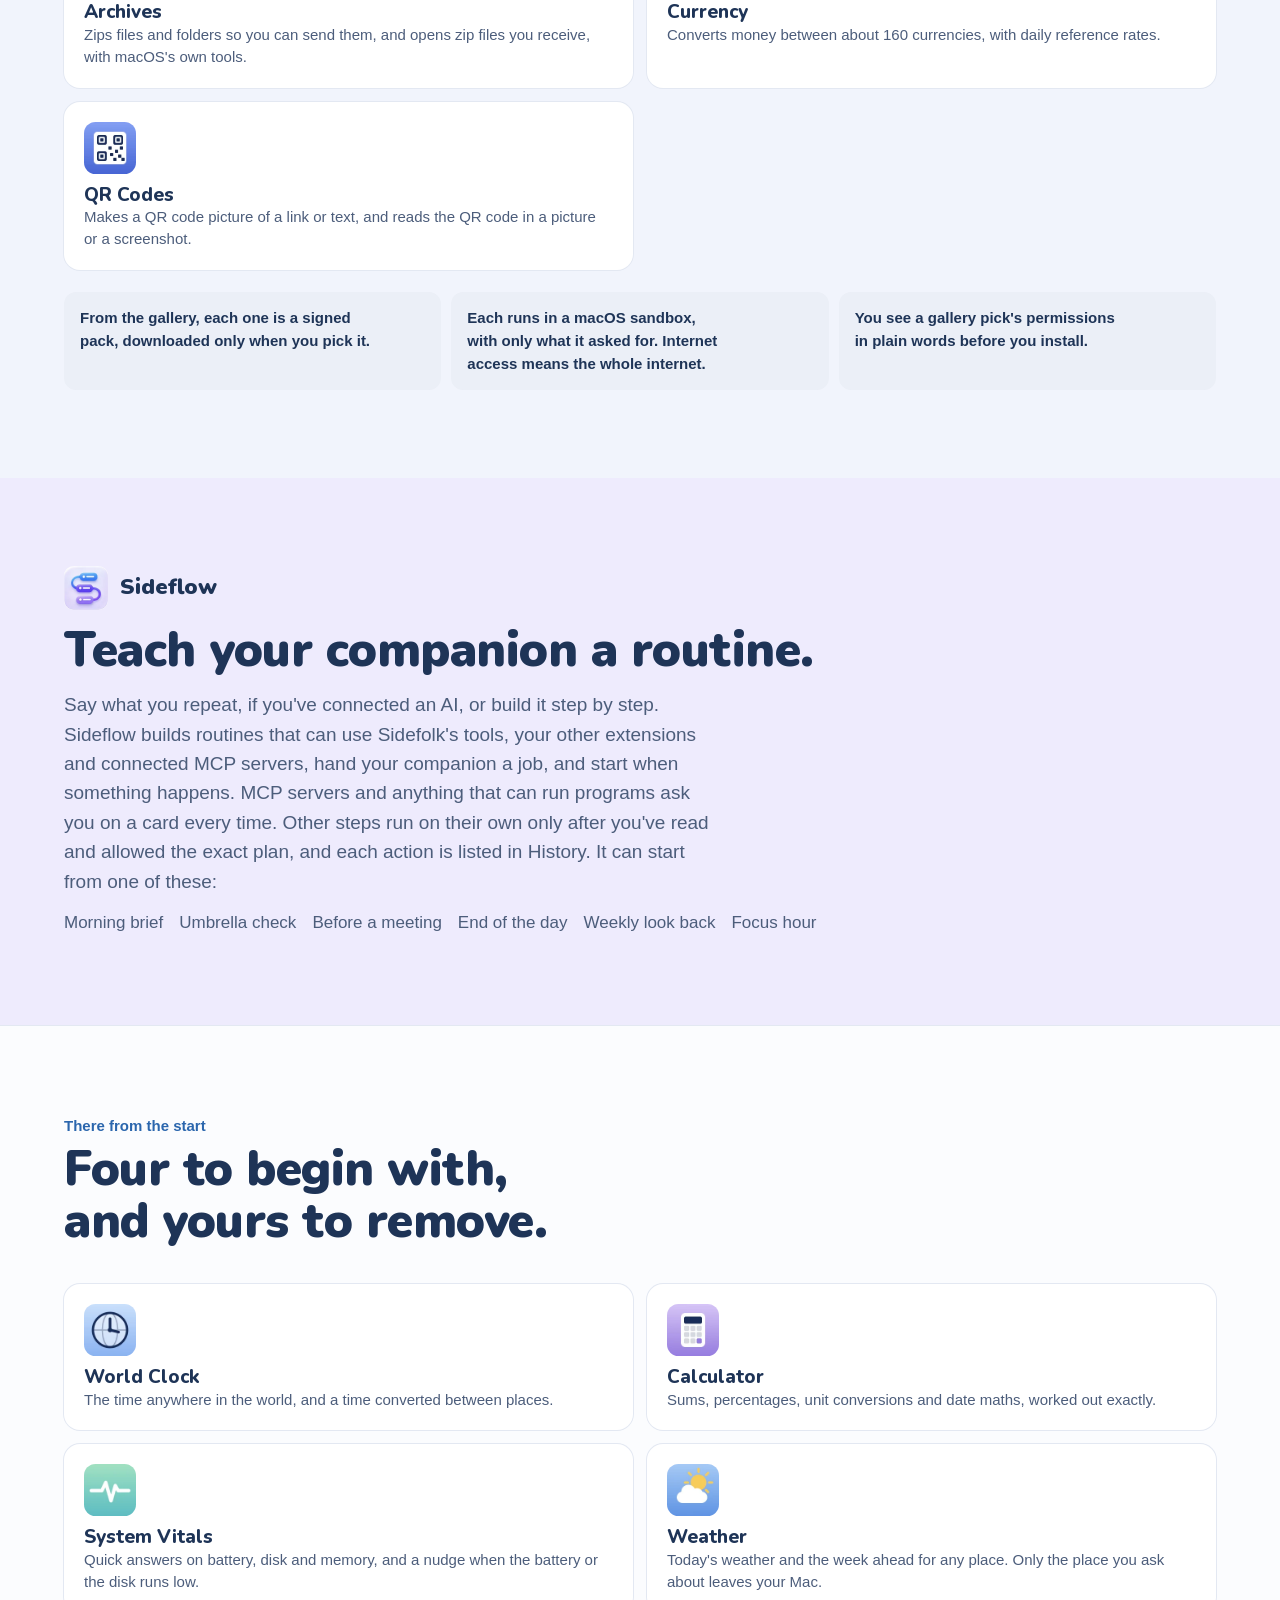
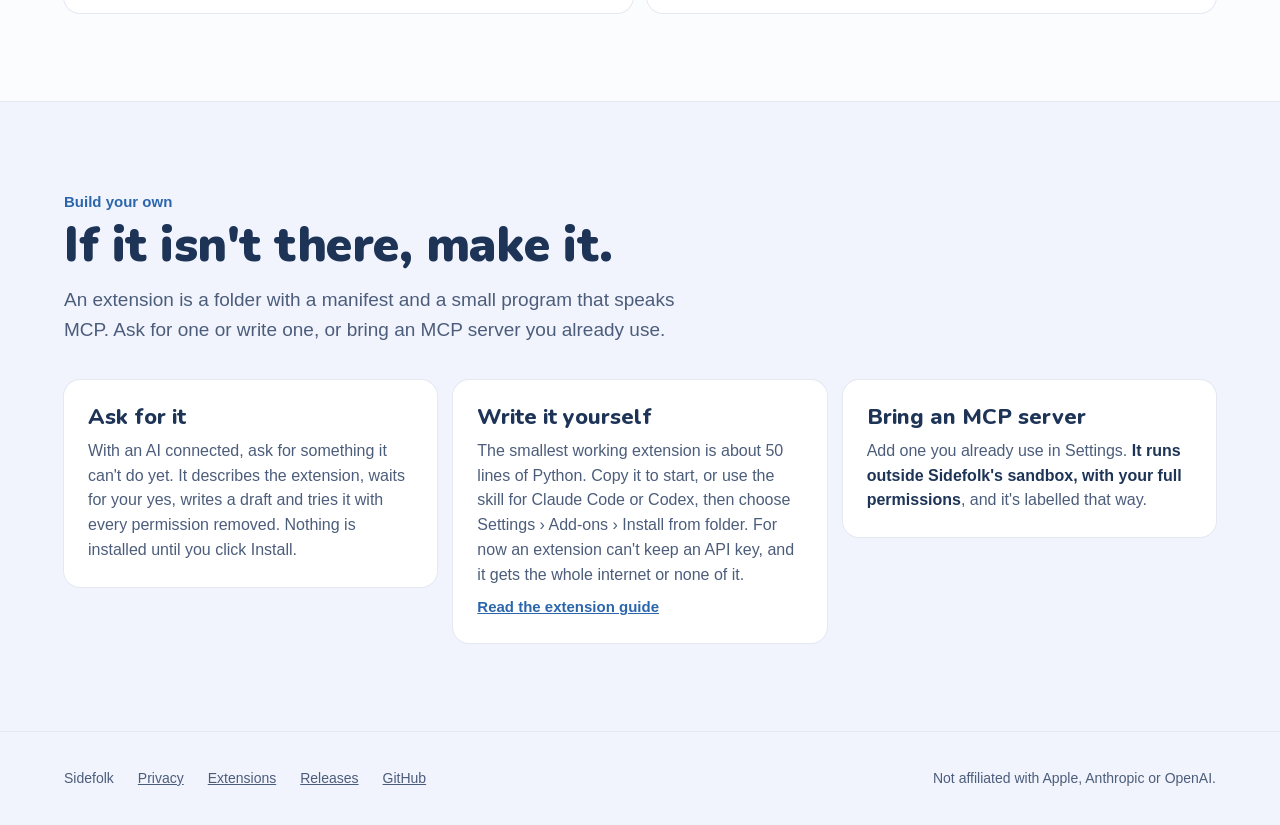
==== commit 3761c70e: "Formatic on Home and Extensions, as coming soon" ====
--- a/public/extensions/index.html
+++ b/public/extensions/index.html
@@ -27,6 +27,7 @@
   <p class="sub">Extensions bring new tools, things to watch, pages in Home, tiles on Today, and games. Pick what you want from the gallery, and leave the rest.</p>
   <div class="tiles">
     <div class="tile"><img src="../images/extensions/sideflow.webp" width="52" height="52" alt=""><div><b>Sideflow</b><span>Teach your companion a routine: say what you repeat, practise it first, and read and allow the plan before it runs on its own.</span><em><a href="#sideflow">How it works</a></em></div></div>
+    <div class="tile"><img src="../images/extensions/formatic.webp" width="52" height="52" alt=""><div><b>Formatic</b><span>Formatic turns a file into the format you need, right on your Mac: photos, PDF pages, sound, data files like CSV and JSON, and archives. Drop files on your companion or choose one on its page and pick what you need; new files appear beside the originals, which are never changed, and Formatic sends nothing anywhere.</span><em><span class="soon">Coming soon</span></em></div></div>
     <div class="tile"><img src="../images/extensions/clipboard.webp" width="52" height="52" alt=""><div><b>Clipboard</b><span>What you copy, a shortcut away from any app, searchable and pinnable. Copies from password managers are never kept.</span></div></div>
     <div class="tile"><img src="../images/extensions/miraya.webp" width="52" height="52" alt=""><div><b>Miraya</b><span>Your Mac's screen on an Android TV running the Miraya app. Tried so far only with an emulator.</span></div></div>
     <div class="tile"><img src="../images/extensions/system-vitals-plus.webp" width="52" height="52" alt=""><div><b>Your Mac</b><span>Everything about this Mac, live and in plain words: processor, memory, disks, battery health, heat and network.</span></div></div>
--- a/public/site.css
+++ b/public/site.css
@@ -172,6 +172,7 @@
 .tiles { display: grid; grid-template-columns: repeat(4, 1fr); gap: 14px; margin-top: 36px; }
 .tiles.picks { grid-template-columns: repeat(3, 1fr); }
 .tile.wide { grid-column: span 2; }
+.tile.full { grid-column: 1 / -1; }
 .tile { display: grid; align-content: start; gap: 10px; padding: 20px; border-radius: 16px; background: var(--card); box-shadow: 0 0 0 1px var(--line); }
 .tile img { width: 52px; height: 52px; object-fit: contain; border-radius: 22%; }
 .tile b { display: block; font: 800 19px/1.2 var(--display); }
@@ -179,6 +180,7 @@
 .tile.note-limit em { display: block; margin-top: 6px; font-style: normal; font-size: 14px; color: var(--ink-2); font-weight: 600; }
 .tile em { display: flex; flex-wrap: wrap; align-items: center; gap: 6px 12px; margin-top: 10px; font-style: normal; }
 .tile em a { font-size: 15px; font-weight: 700; }
+.tile .soon { padding: 2px 10px; border-radius: 999px; background: var(--accent-soft); color: var(--ink); font-size: 13px; font-weight: 700; }
 .alsoin { margin-top: 18px; color: var(--ink-2); }
 .alsoin + .morelink { margin-top: 6px; }
 .morelink { margin-top: 18px; font-weight: 700; }
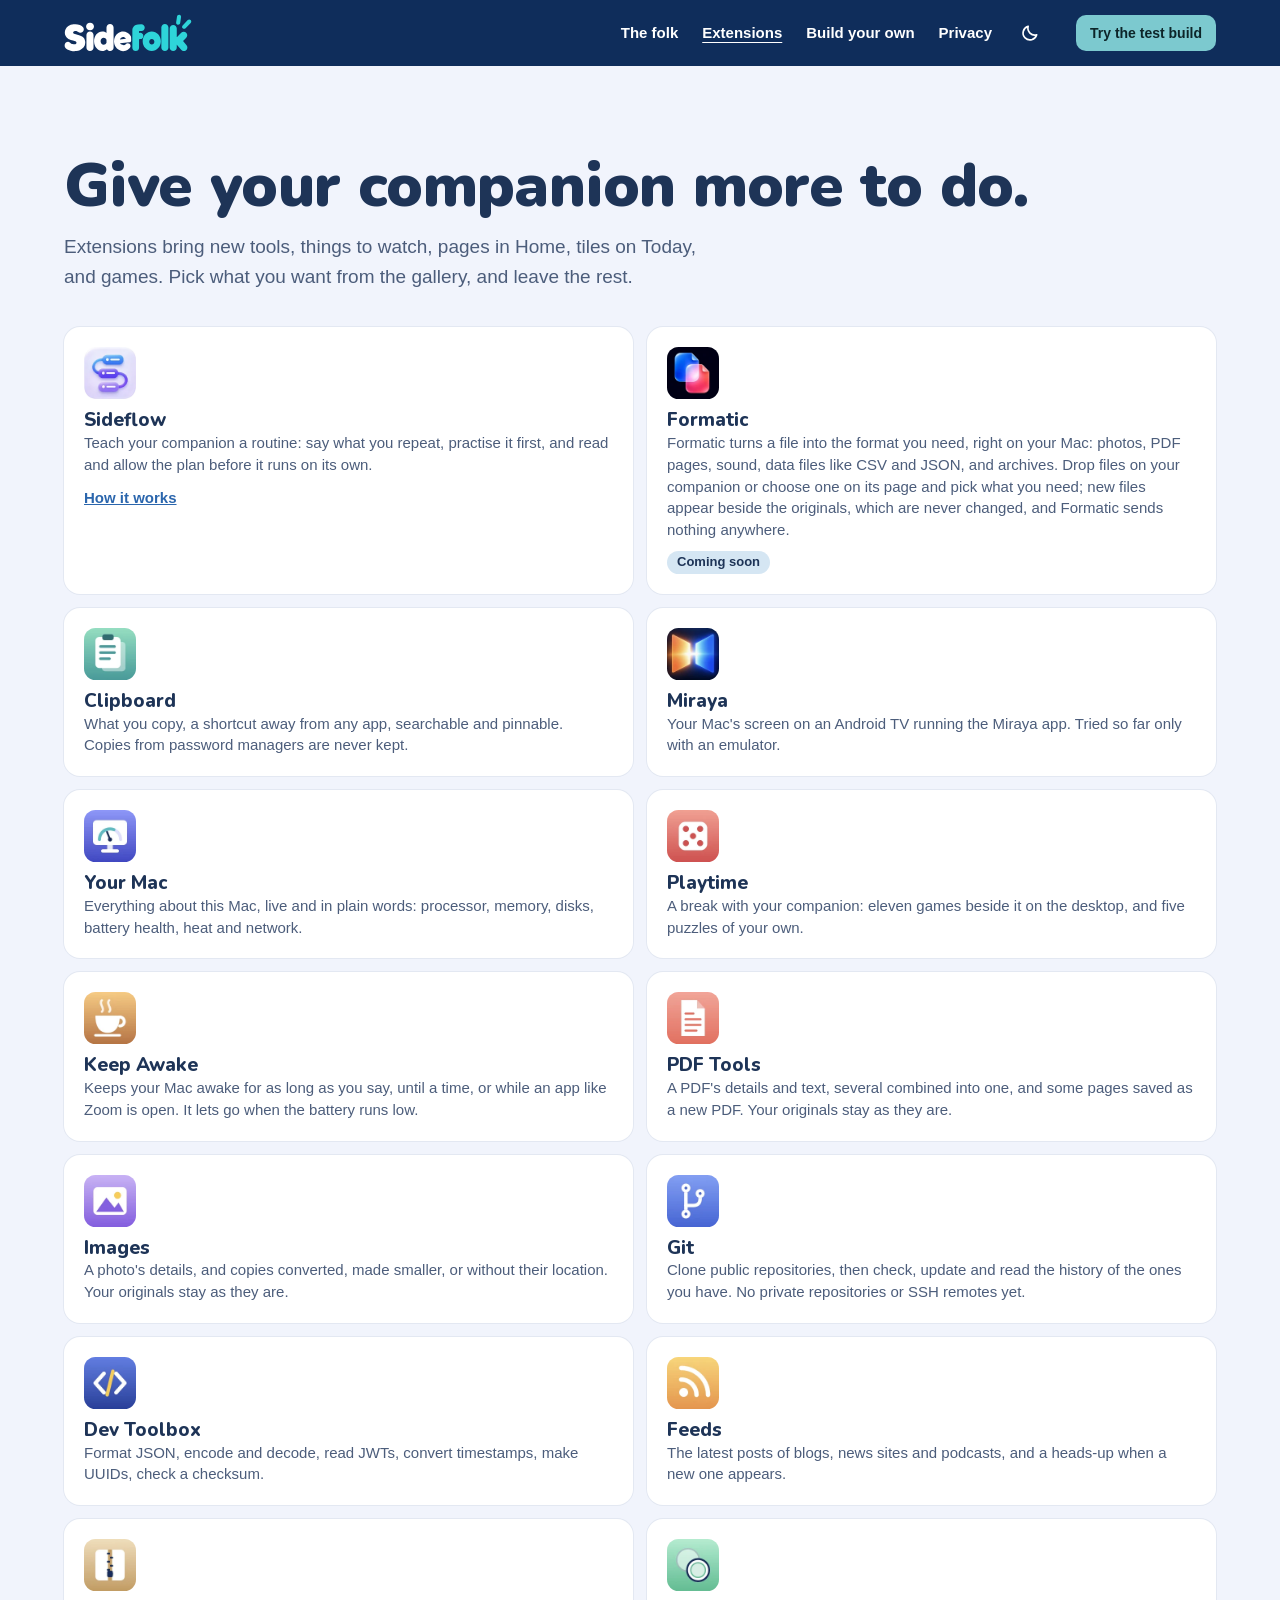
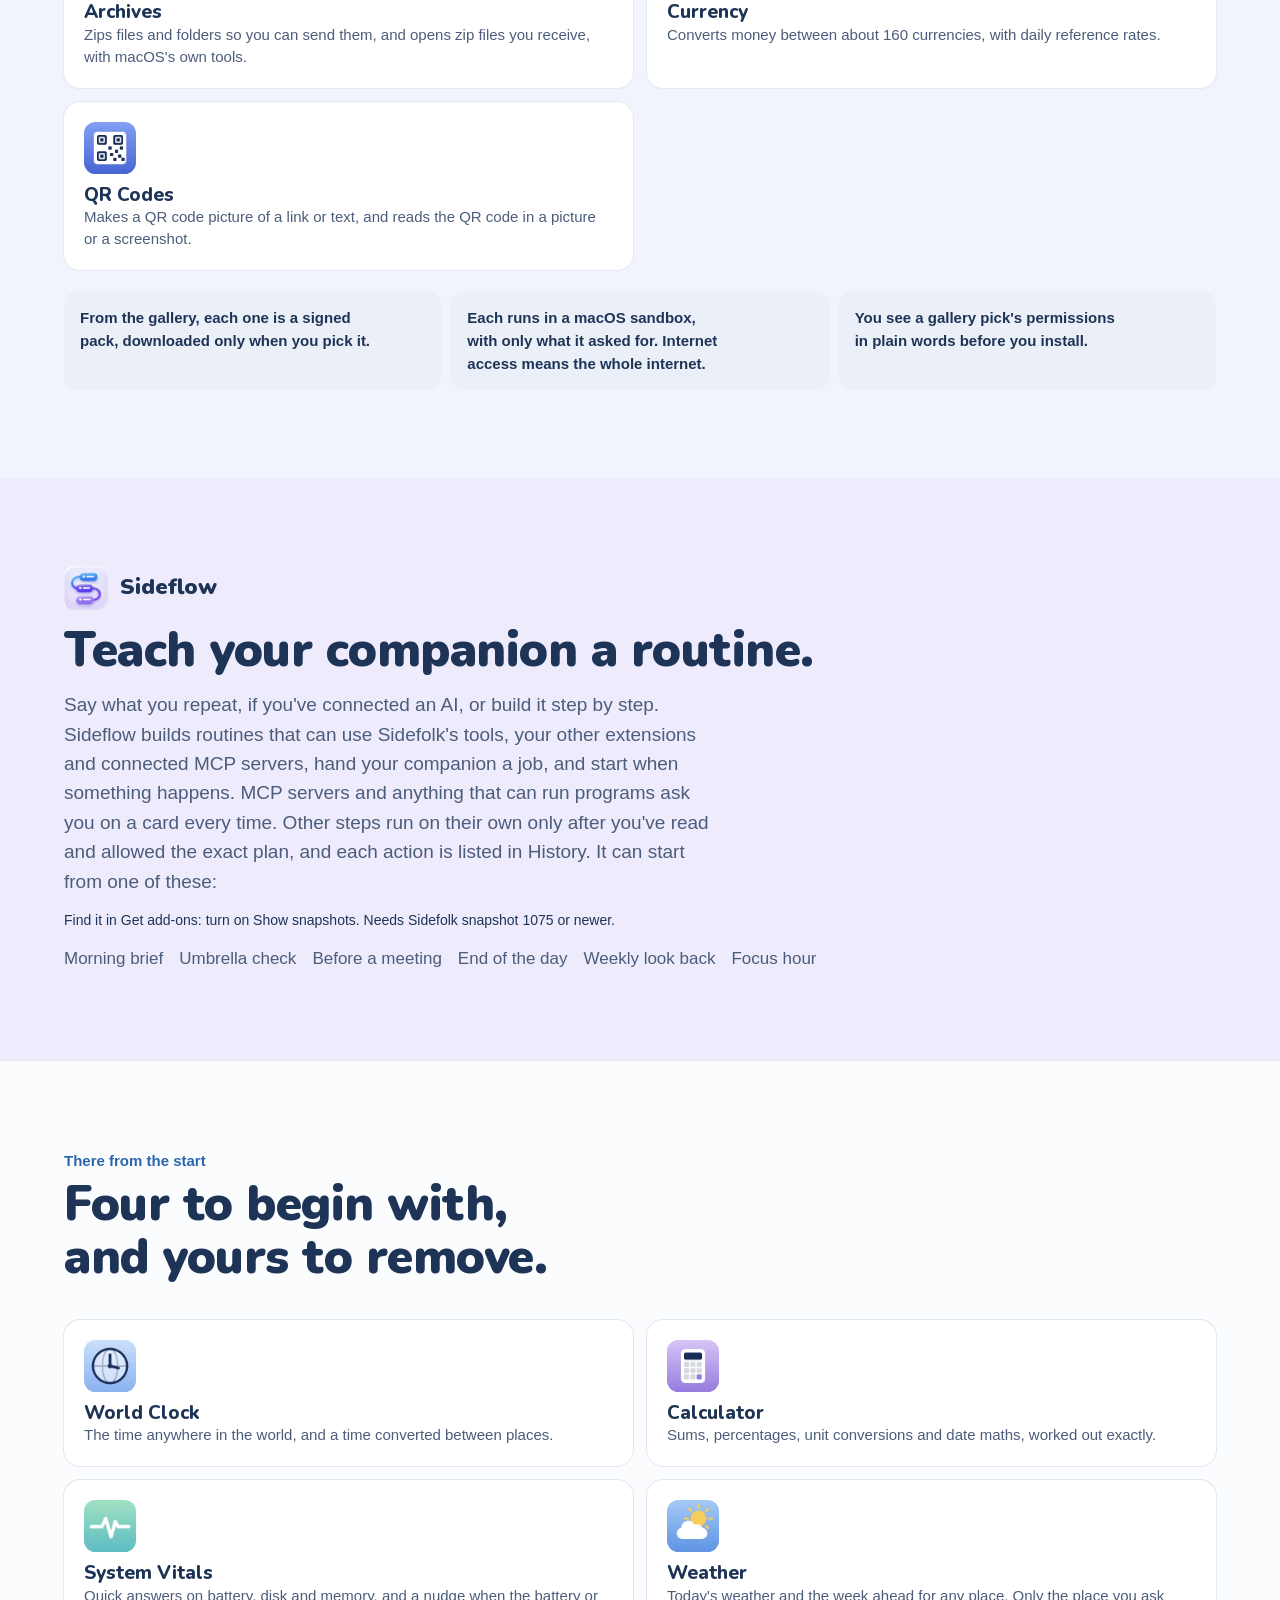
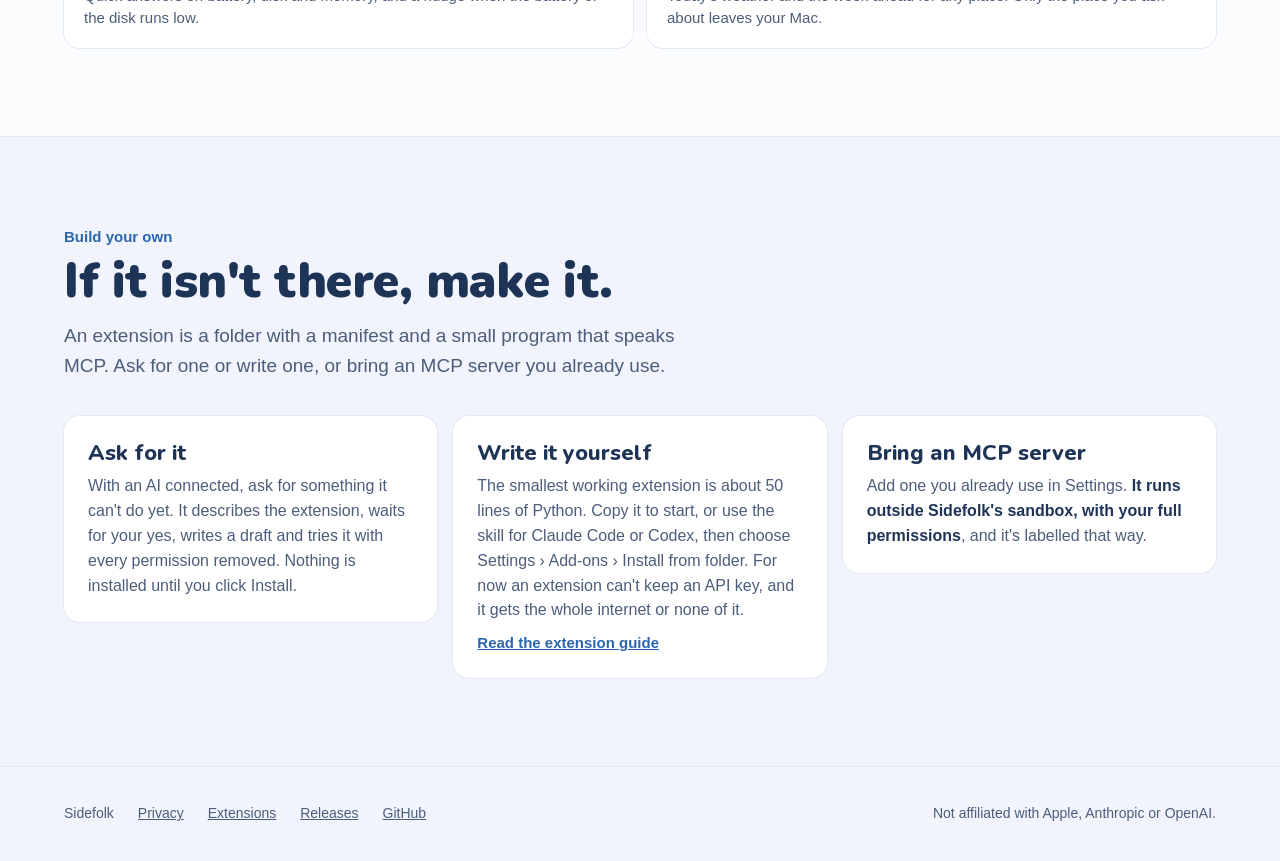
==== commit c09e7fed: "Sideflow: how to find it in Get add-ons" ====
--- a/public/extensions/index.html
+++ b/public/extensions/index.html
@@ -49,6 +49,7 @@
   <div class="flowhead"><img src="../images/extensions/sideflow.webp" width="44" height="44" alt=""><strong>Sideflow</strong></div>
   <h2>Teach your companion a routine.</h2>
   <p class="sub">Say what you repeat, if you've connected an AI, or build it step by step. Sideflow builds routines that can use Sidefolk's tools, your other extensions and connected MCP servers, hand your companion a job, and start when something happens. MCP servers and anything that can run programs ask you on a card every time. Other steps run on their own only after you've read and allowed the exact plan, and each action is listed in History. It can start from one of these:</p>
+  <p class="note">Find it in Get add-ons: turn on Show snapshots. Needs Sidefolk snapshot 1075 or newer.</p>
   <div class="chips" style="margin-top:14px"><span>Morning brief</span><span>Umbrella check</span><span>Before a meeting</span><span>End of the day</span><span>Weekly look back</span><span>Focus hour</span></div>
 </section>
 
--- a/public/site.css
+++ b/public/site.css
@@ -311,3 +311,14 @@
   .tile.wide { grid-column: auto; }
   .tile { grid-template-columns: 52px 1fr; column-gap: 14px; }
 }
+
+/* A window from the app, in the site's own light or dark. */
+.shot { margin-top: 36px; max-width: 1120px; }
+.shot img { display: block; width: 100%; height: auto; border-radius: 14px; box-shadow: 0 18px 50px rgba(15, 45, 91, .18); }
+.shot .night { display: none; }
+@media (prefers-color-scheme: dark) {
+  :root:not([data-theme="light"]) .shot .day { display: none; }
+  :root:not([data-theme="light"]) .shot .night { display: block; }
+}
+:root[data-theme="dark"] .shot .day { display: none; }
+:root[data-theme="dark"] .shot .night { display: block; }
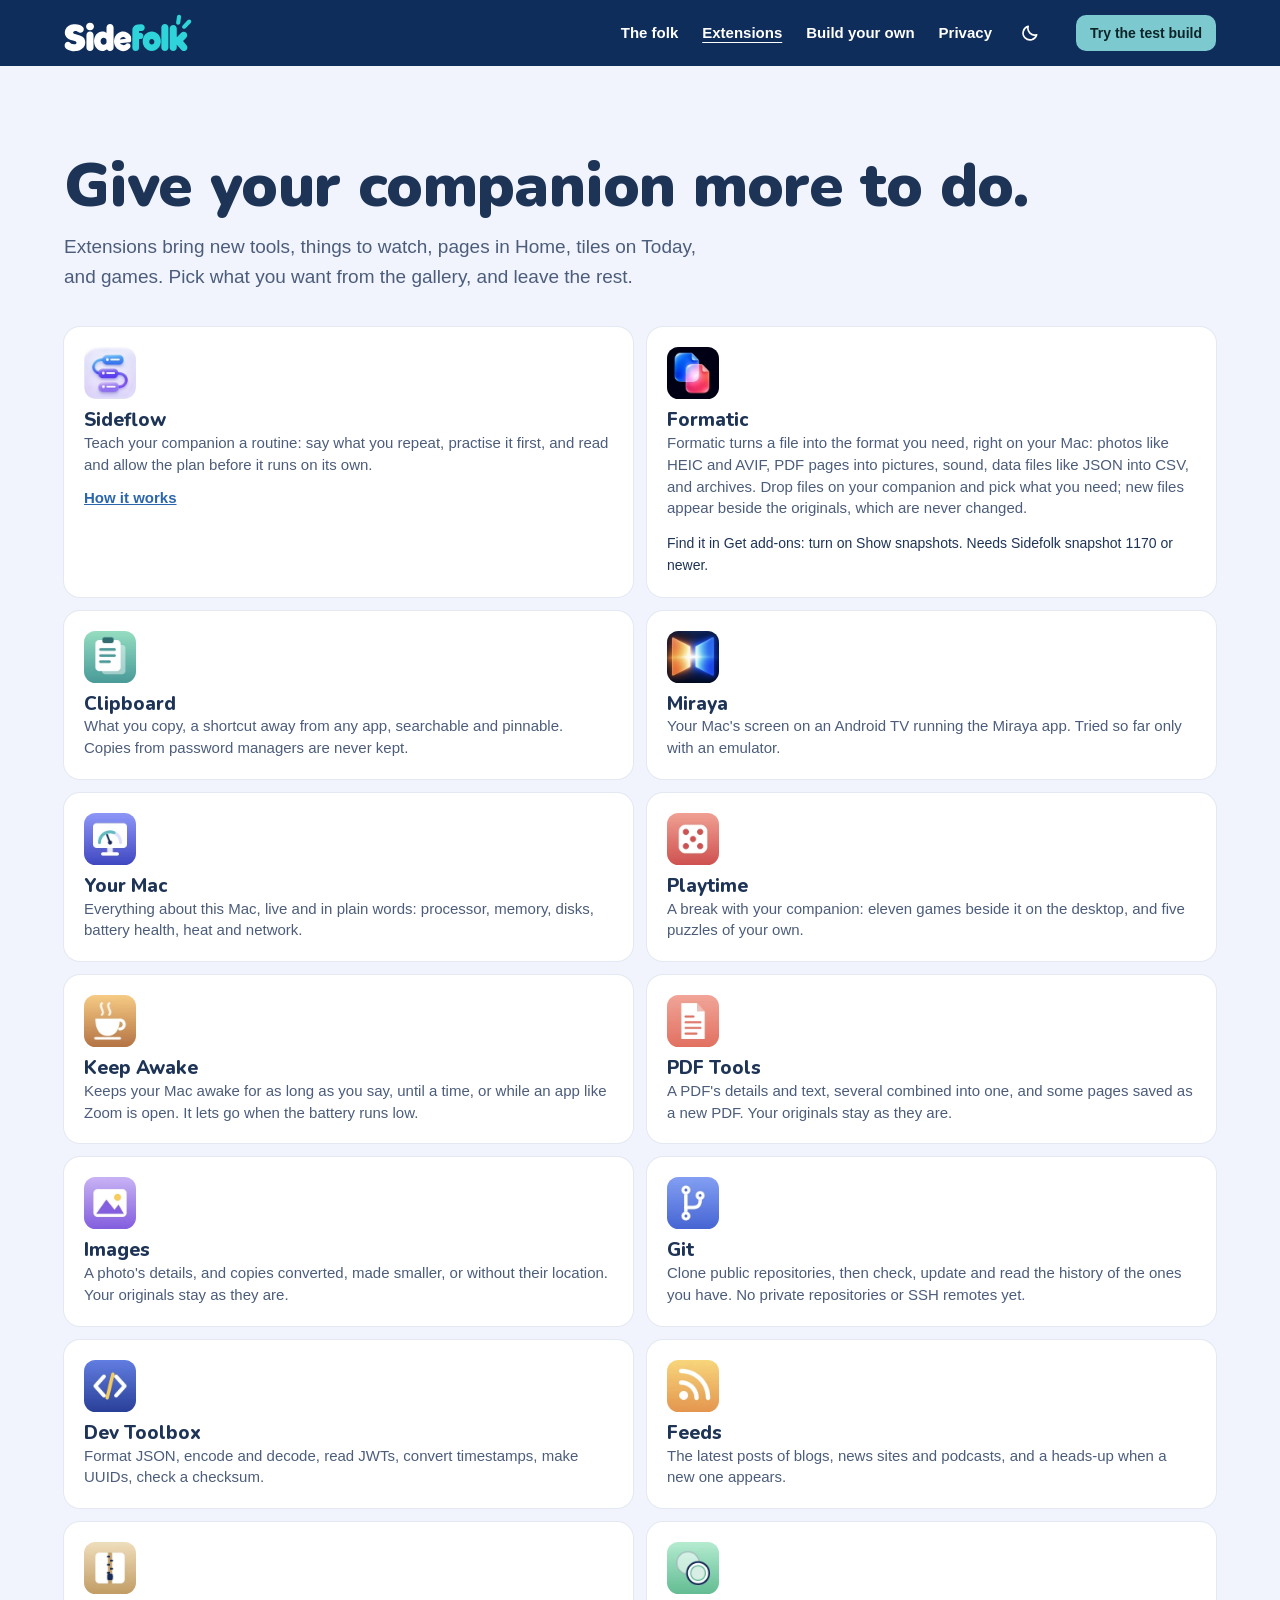
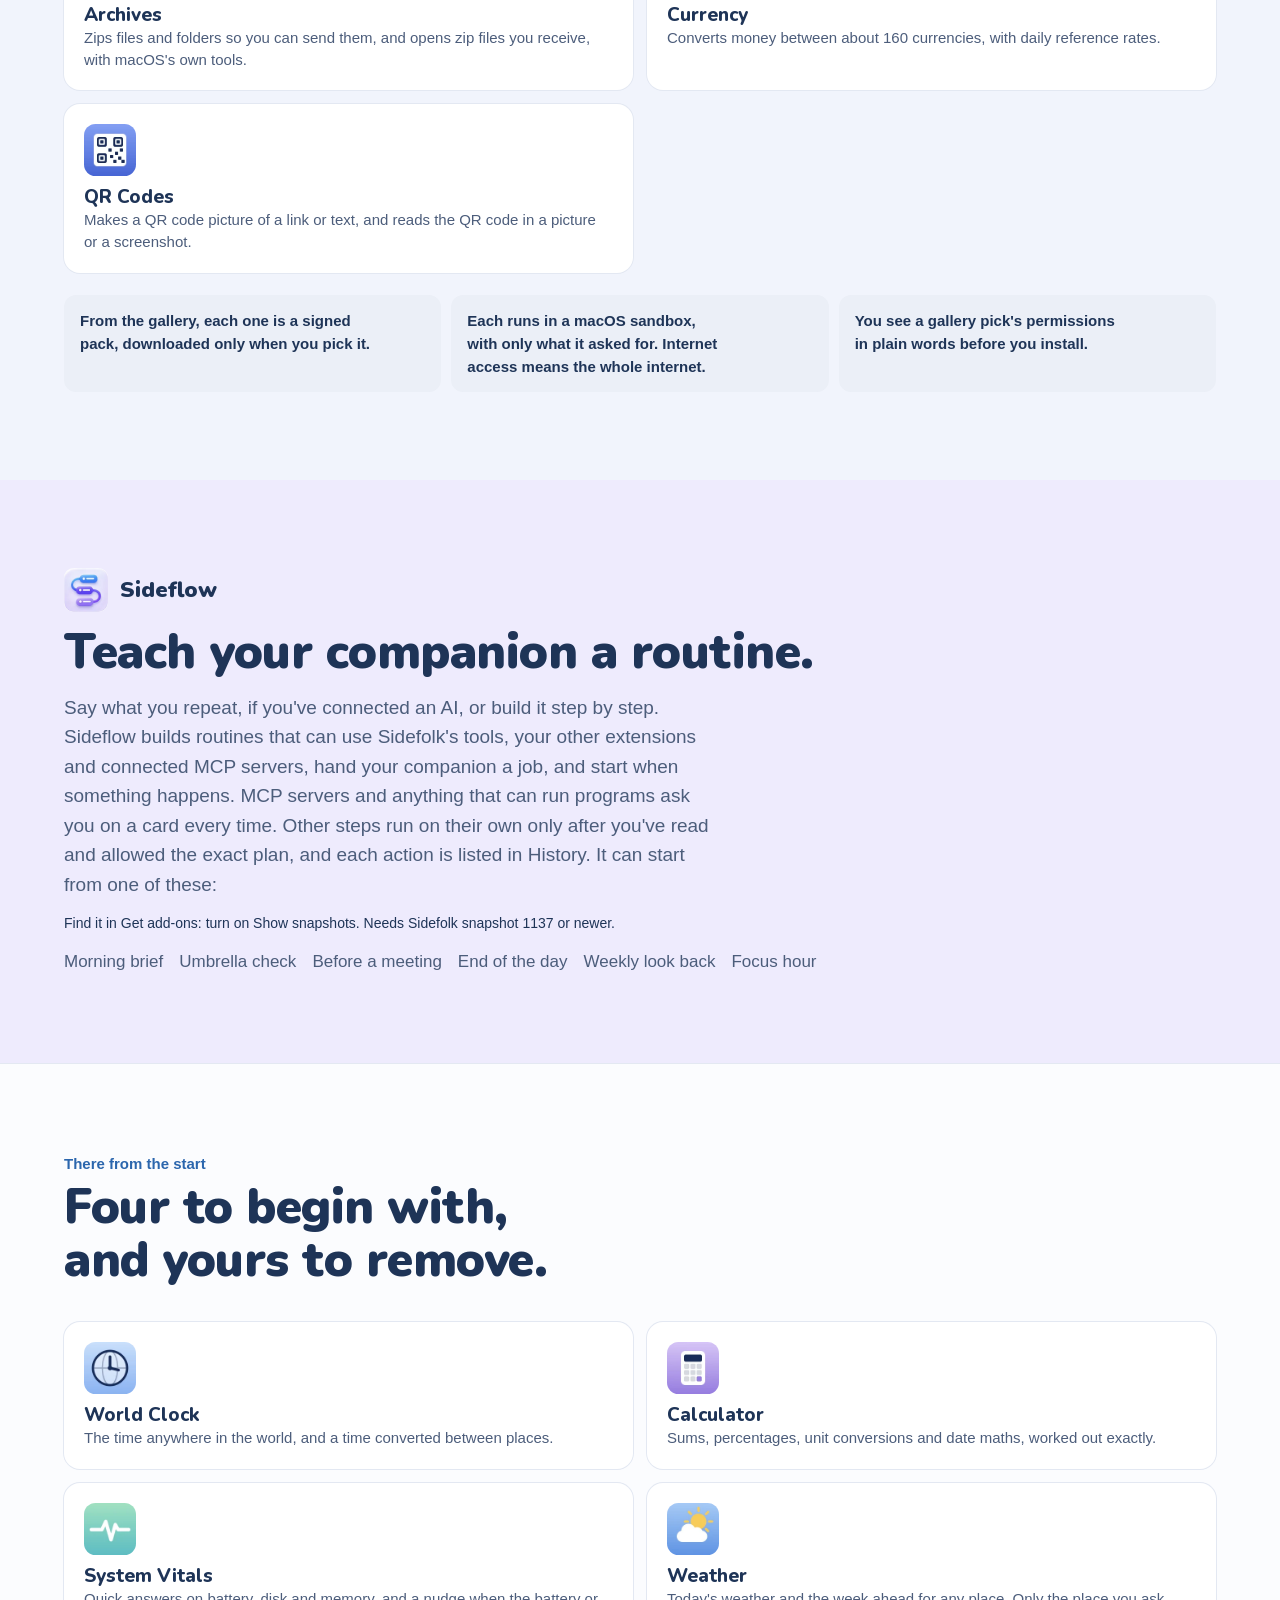
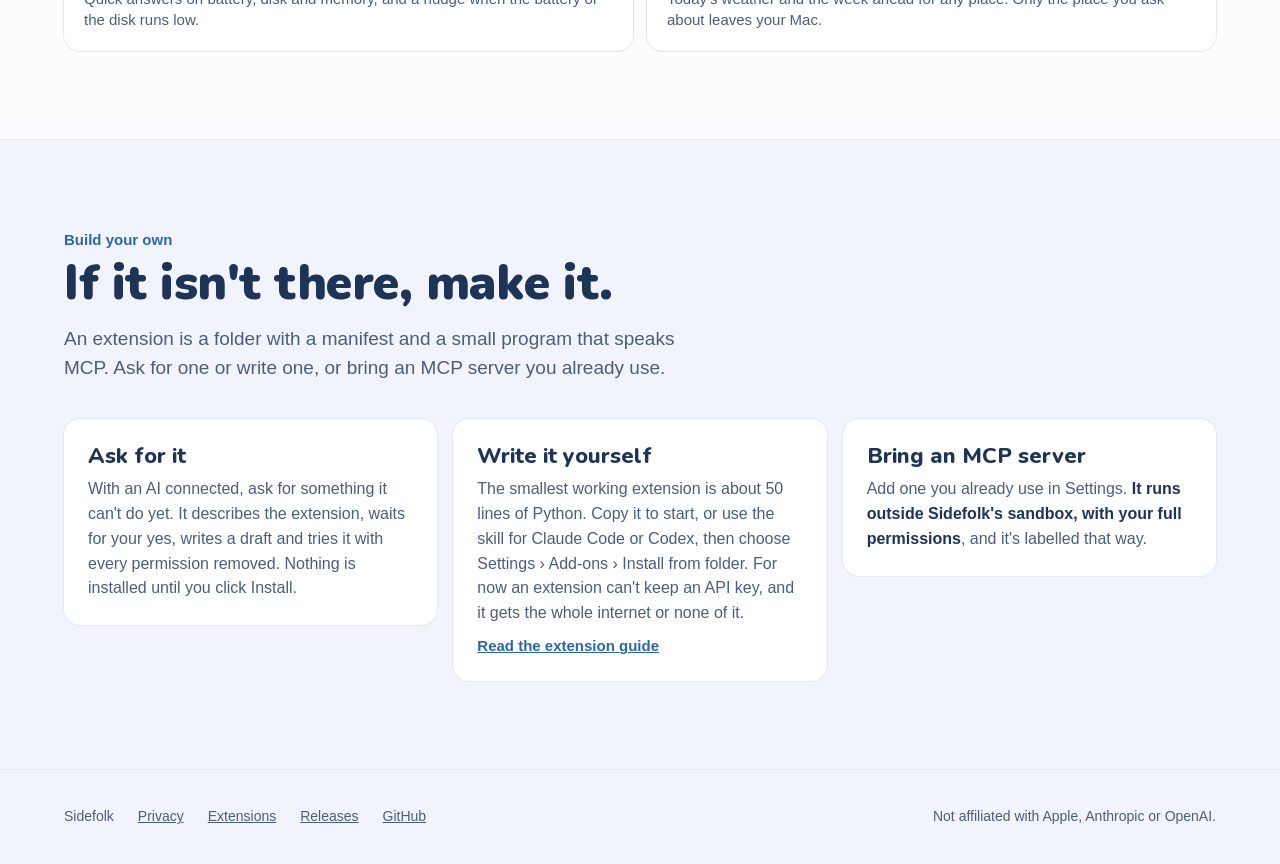
==== commit 8dfe597f: "Formatic is in the gallery: how to find it, and Sideflow's new minimum snapshot" ====
--- a/public/extensions/index.html
+++ b/public/extensions/index.html
@@ -27,7 +27,7 @@
   <p class="sub">Extensions bring new tools, things to watch, pages in Home, tiles on Today, and games. Pick what you want from the gallery, and leave the rest.</p>
   <div class="tiles">
     <div class="tile"><img src="../images/extensions/sideflow.webp" width="52" height="52" alt=""><div><b>Sideflow</b><span>Teach your companion a routine: say what you repeat, practise it first, and read and allow the plan before it runs on its own.</span><em><a href="#sideflow">How it works</a></em></div></div>
-    <div class="tile"><img src="../images/extensions/formatic.webp" width="52" height="52" alt=""><div><b>Formatic</b><span>Formatic turns a file into the format you need, right on your Mac: photos, PDF pages, sound, data files like CSV and JSON, and archives. Drop files on your companion or choose one on its page and pick what you need; new files appear beside the originals, which are never changed, and Formatic sends nothing anywhere.</span><em><span class="soon">Coming soon</span></em></div></div>
+    <div class="tile"><img src="../images/extensions/formatic.webp" width="52" height="52" alt=""><div><b>Formatic</b><span>Formatic turns a file into the format you need, right on your Mac: photos like HEIC and AVIF, PDF pages into pictures, sound, data files like JSON into CSV, and archives. Drop files on your companion and pick what you need; new files appear beside the originals, which are never changed.</span><p class="note">Find it in Get add-ons: turn on Show snapshots. Needs Sidefolk snapshot 1170 or newer.</p></div></div>
     <div class="tile"><img src="../images/extensions/clipboard.webp" width="52" height="52" alt=""><div><b>Clipboard</b><span>What you copy, a shortcut away from any app, searchable and pinnable. Copies from password managers are never kept.</span></div></div>
     <div class="tile"><img src="../images/extensions/miraya.webp" width="52" height="52" alt=""><div><b>Miraya</b><span>Your Mac's screen on an Android TV running the Miraya app. Tried so far only with an emulator.</span></div></div>
     <div class="tile"><img src="../images/extensions/system-vitals-plus.webp" width="52" height="52" alt=""><div><b>Your Mac</b><span>Everything about this Mac, live and in plain words: processor, memory, disks, battery health, heat and network.</span></div></div>
@@ -49,7 +49,7 @@
   <div class="flowhead"><img src="../images/extensions/sideflow.webp" width="44" height="44" alt=""><strong>Sideflow</strong></div>
   <h2>Teach your companion a routine.</h2>
   <p class="sub">Say what you repeat, if you've connected an AI, or build it step by step. Sideflow builds routines that can use Sidefolk's tools, your other extensions and connected MCP servers, hand your companion a job, and start when something happens. MCP servers and anything that can run programs ask you on a card every time. Other steps run on their own only after you've read and allowed the exact plan, and each action is listed in History. It can start from one of these:</p>
-  <p class="note">Find it in Get add-ons: turn on Show snapshots. Needs Sidefolk snapshot 1075 or newer.</p>
+  <p class="note">Find it in Get add-ons: turn on Show snapshots. Needs Sidefolk snapshot 1137 or newer.</p>
   <div class="chips" style="margin-top:14px"><span>Morning brief</span><span>Umbrella check</span><span>Before a meeting</span><span>End of the day</span><span>Weekly look back</span><span>Focus hour</span></div>
 </section>
 
--- a/public/site.css
+++ b/public/site.css
@@ -180,7 +180,6 @@
 .tile.note-limit em { display: block; margin-top: 6px; font-style: normal; font-size: 14px; color: var(--ink-2); font-weight: 600; }
 .tile em { display: flex; flex-wrap: wrap; align-items: center; gap: 6px 12px; margin-top: 10px; font-style: normal; }
 .tile em a { font-size: 15px; font-weight: 700; }
-.tile .soon { padding: 2px 10px; border-radius: 999px; background: var(--accent-soft); color: var(--ink); font-size: 13px; font-weight: 700; }
 .alsoin { margin-top: 18px; color: var(--ink-2); }
 .alsoin + .morelink { margin-top: 6px; }
 .morelink { margin-top: 18px; font-weight: 700; }
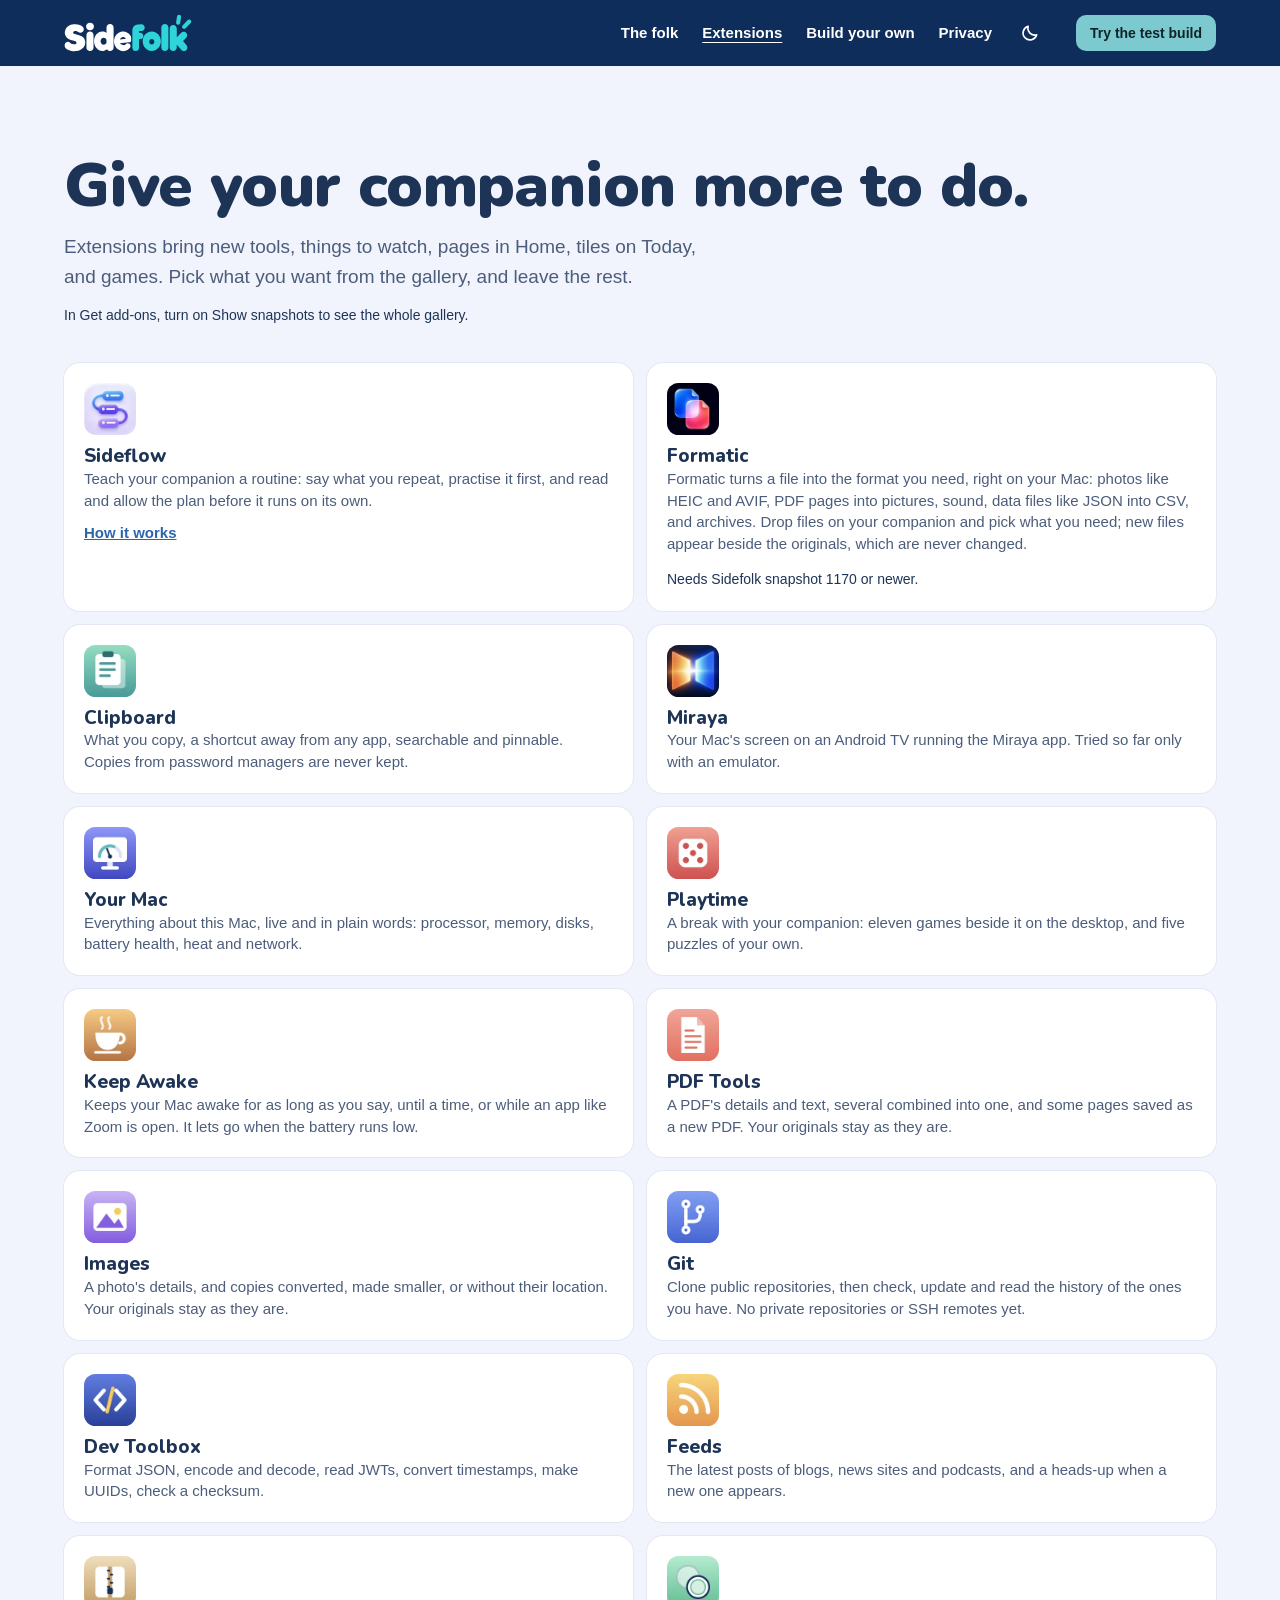
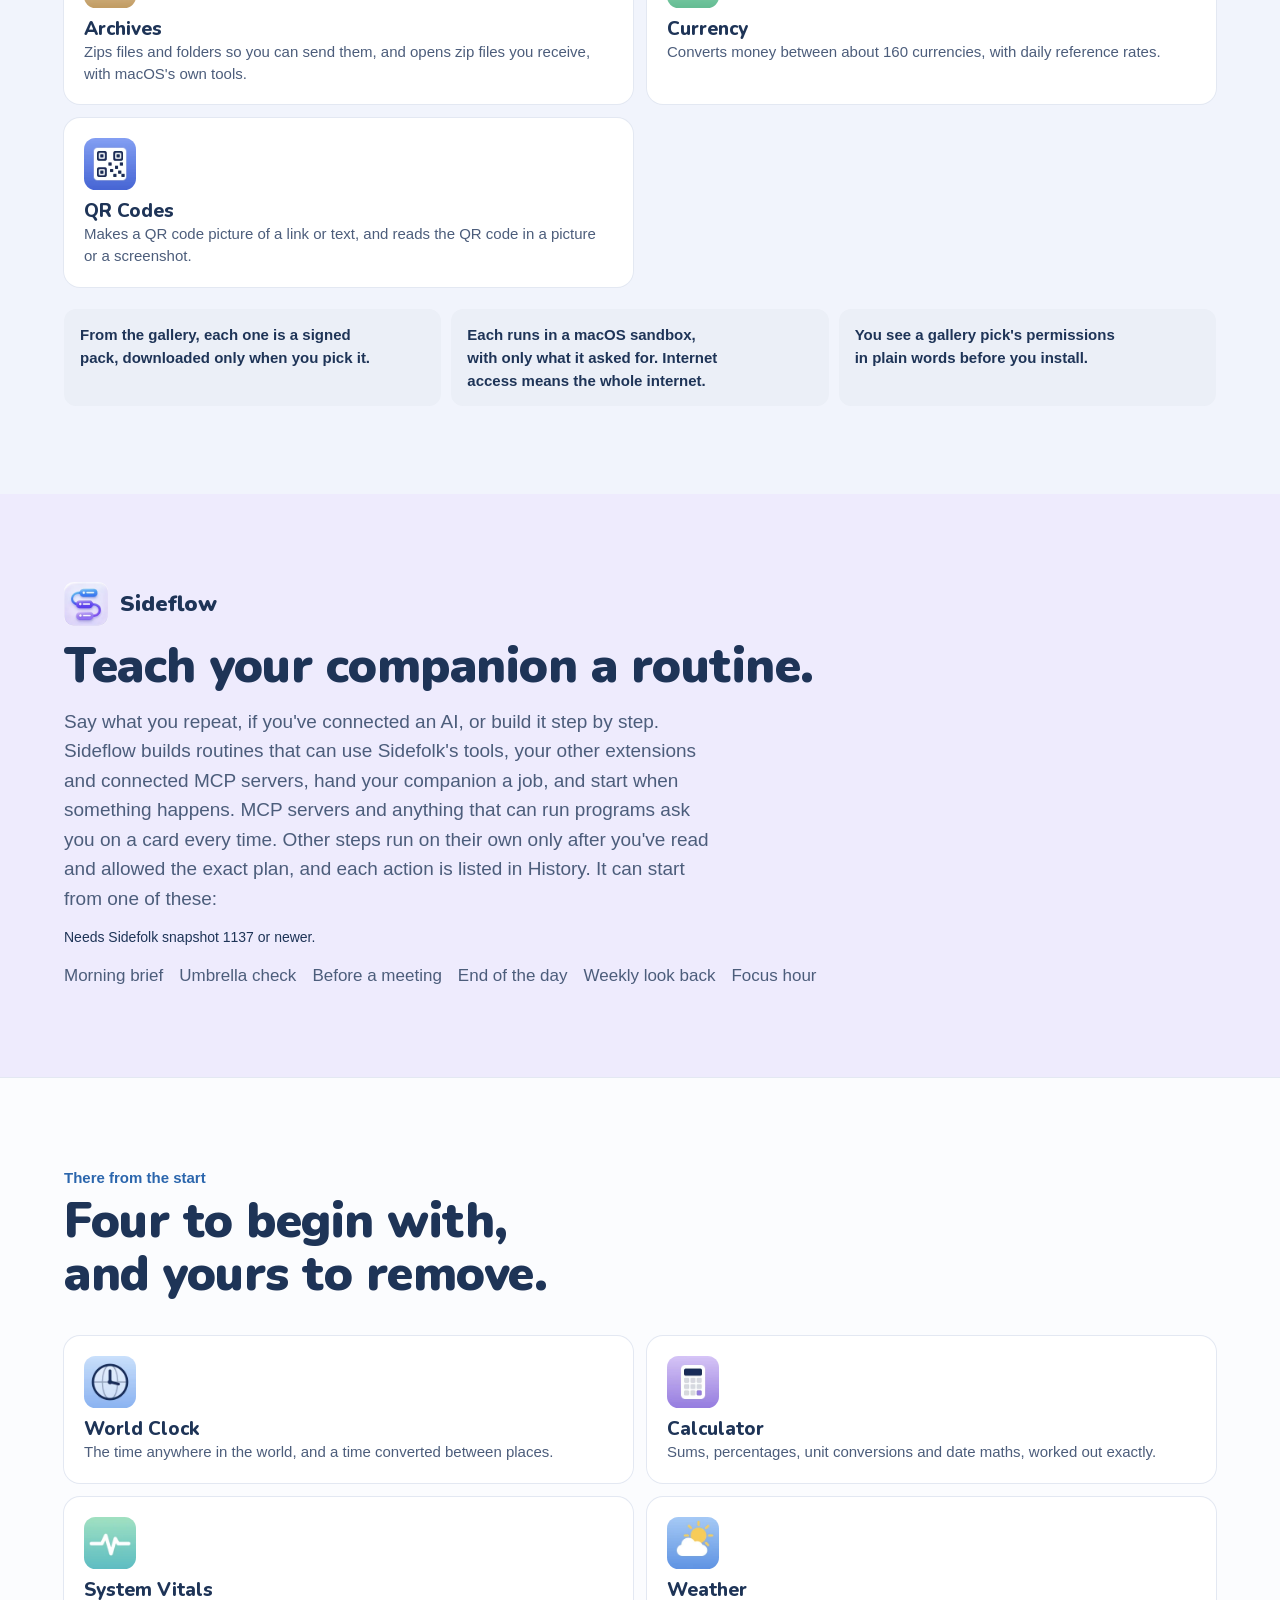
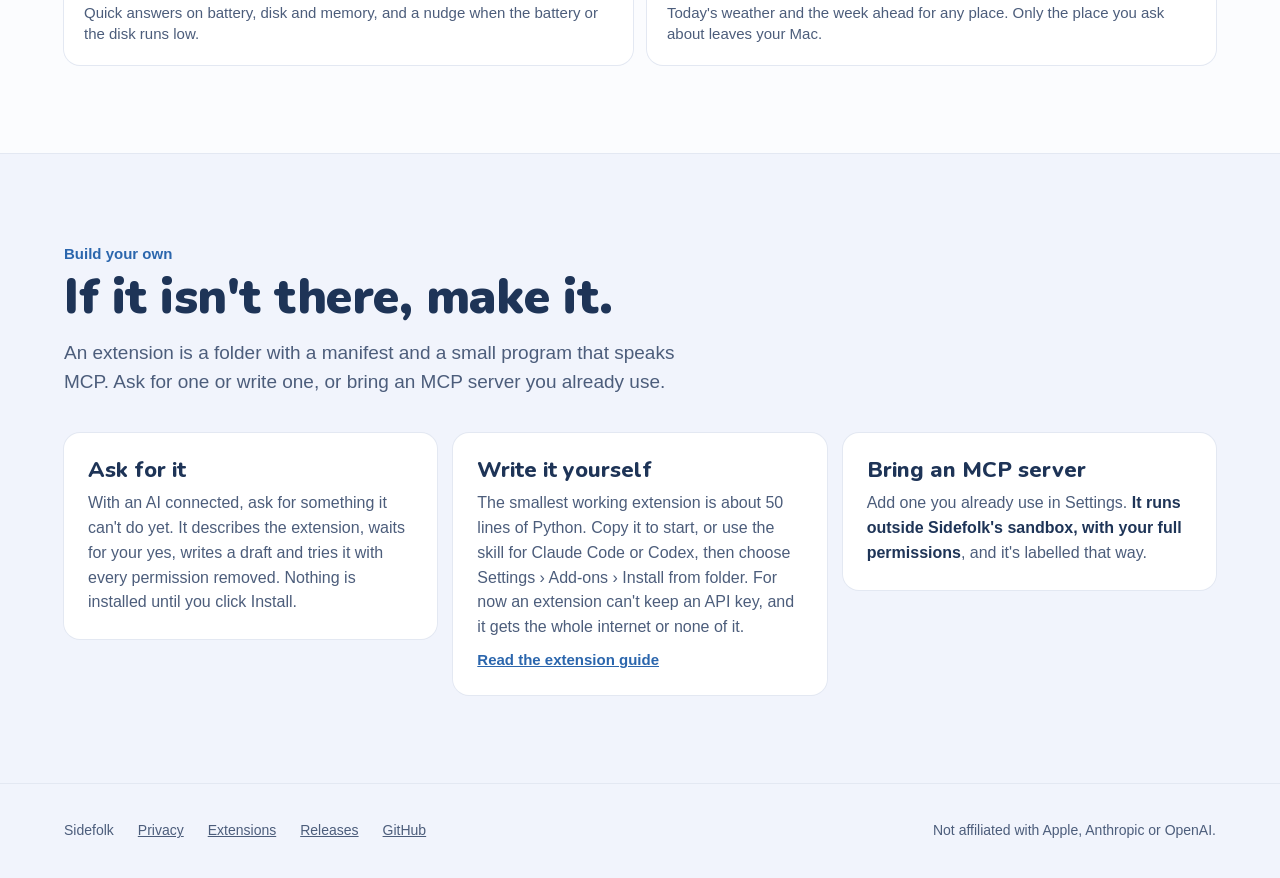
==== commit cd144049: "Snapshots: say they have to be turned on, for the gallery and the next builds" ====
--- a/public/extensions/index.html
+++ b/public/extensions/index.html
@@ -25,9 +25,10 @@
 <section class="sec">
   <h1 style="font-size:clamp(36px,4.8vw,62px);line-height:1.05;font-weight:900">Give your companion more to do.</h1>
   <p class="sub">Extensions bring new tools, things to watch, pages in Home, tiles on Today, and games. Pick what you want from the gallery, and leave the rest.</p>
+  <p class="note">In Get add-ons, turn on Show snapshots to see the whole gallery.</p>
   <div class="tiles">
     <div class="tile"><img src="../images/extensions/sideflow.webp" width="52" height="52" alt=""><div><b>Sideflow</b><span>Teach your companion a routine: say what you repeat, practise it first, and read and allow the plan before it runs on its own.</span><em><a href="#sideflow">How it works</a></em></div></div>
-    <div class="tile"><img src="../images/extensions/formatic.webp" width="52" height="52" alt=""><div><b>Formatic</b><span>Formatic turns a file into the format you need, right on your Mac: photos like HEIC and AVIF, PDF pages into pictures, sound, data files like JSON into CSV, and archives. Drop files on your companion and pick what you need; new files appear beside the originals, which are never changed.</span><p class="note">Find it in Get add-ons: turn on Show snapshots. Needs Sidefolk snapshot 1170 or newer.</p></div></div>
+    <div class="tile"><img src="../images/extensions/formatic.webp" width="52" height="52" alt=""><div><b>Formatic</b><span>Formatic turns a file into the format you need, right on your Mac: photos like HEIC and AVIF, PDF pages into pictures, sound, data files like JSON into CSV, and archives. Drop files on your companion and pick what you need; new files appear beside the originals, which are never changed.</span><p class="note">Needs Sidefolk snapshot 1170 or newer.</p></div></div>
     <div class="tile"><img src="../images/extensions/clipboard.webp" width="52" height="52" alt=""><div><b>Clipboard</b><span>What you copy, a shortcut away from any app, searchable and pinnable. Copies from password managers are never kept.</span></div></div>
     <div class="tile"><img src="../images/extensions/miraya.webp" width="52" height="52" alt=""><div><b>Miraya</b><span>Your Mac's screen on an Android TV running the Miraya app. Tried so far only with an emulator.</span></div></div>
     <div class="tile"><img src="../images/extensions/system-vitals-plus.webp" width="52" height="52" alt=""><div><b>Your Mac</b><span>Everything about this Mac, live and in plain words: processor, memory, disks, battery health, heat and network.</span></div></div>
@@ -49,7 +50,7 @@
   <div class="flowhead"><img src="../images/extensions/sideflow.webp" width="44" height="44" alt=""><strong>Sideflow</strong></div>
   <h2>Teach your companion a routine.</h2>
   <p class="sub">Say what you repeat, if you've connected an AI, or build it step by step. Sideflow builds routines that can use Sidefolk's tools, your other extensions and connected MCP servers, hand your companion a job, and start when something happens. MCP servers and anything that can run programs ask you on a card every time. Other steps run on their own only after you've read and allowed the exact plan, and each action is listed in History. It can start from one of these:</p>
-  <p class="note">Find it in Get add-ons: turn on Show snapshots. Needs Sidefolk snapshot 1137 or newer.</p>
+  <p class="note">Needs Sidefolk snapshot 1137 or newer.</p>
   <div class="chips" style="margin-top:14px"><span>Morning brief</span><span>Umbrella check</span><span>Before a meeting</span><span>End of the day</span><span>Weekly look back</span><span>Focus hour</span></div>
 </section>
 
--- a/public/site.css
+++ b/public/site.css
@@ -252,7 +252,7 @@
 .banner b { color: var(--warning); }
 .banner a { color: inherit; font-weight: 600; }
 .getit .stand { justify-self: center; width: 230px; }
-.steps { display: grid; grid-template-columns: repeat(3, 1fr); gap: 16px; max-width: 1040px; margin: 0 auto; padding: 16px var(--gutter) 80px; }
+.steps { display: grid; grid-template-columns: repeat(2, 1fr); gap: 16px; max-width: 1040px; margin: 0 auto; padding: 16px var(--gutter) 80px; }
 .howto { padding: 22px; border-radius: 16px; background: var(--card); box-shadow: 0 0 0 1px var(--line); }
 .howto i { display: inline-block; width: 30px; height: 30px; border-radius: 15px; background: var(--accent-soft); font: 800 16px/30px var(--display); text-align: center; }
 .howto b { display: block; margin-top: 10px; font: 800 20px/1.2 var(--display); }
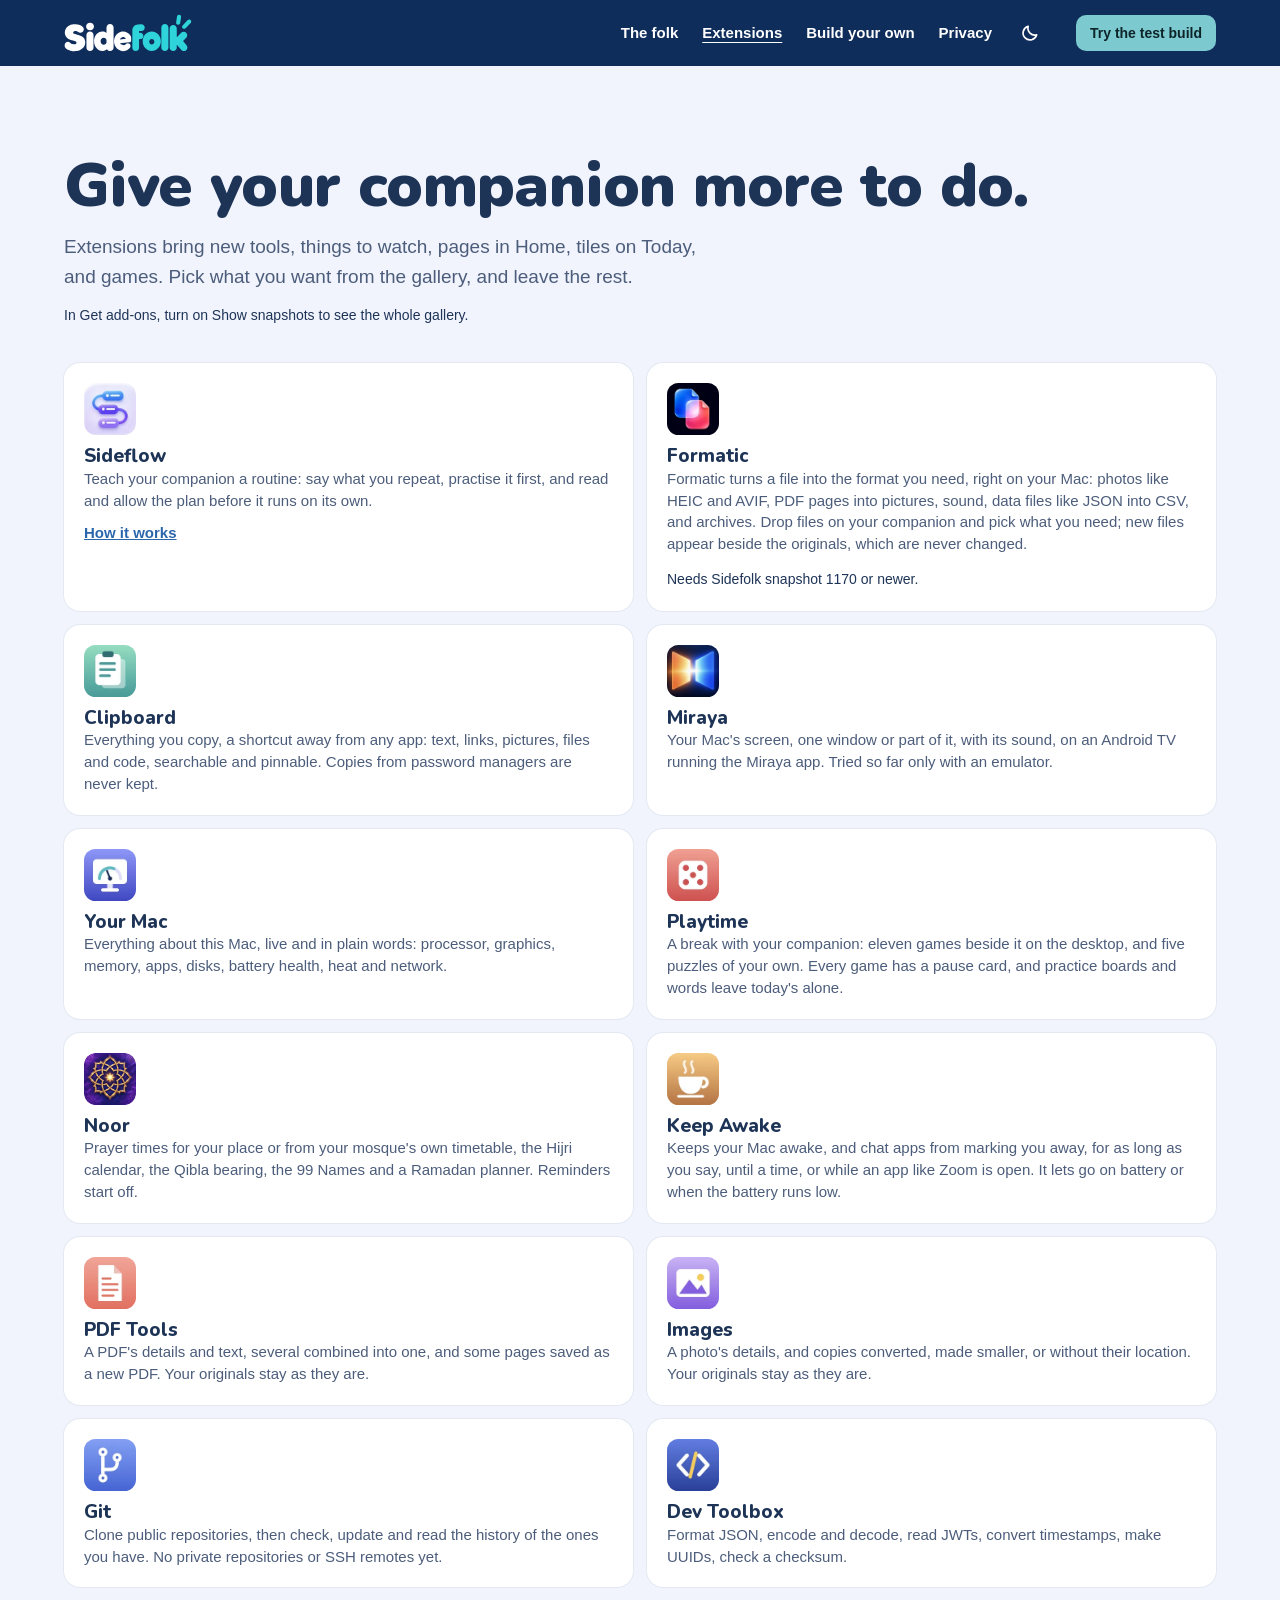
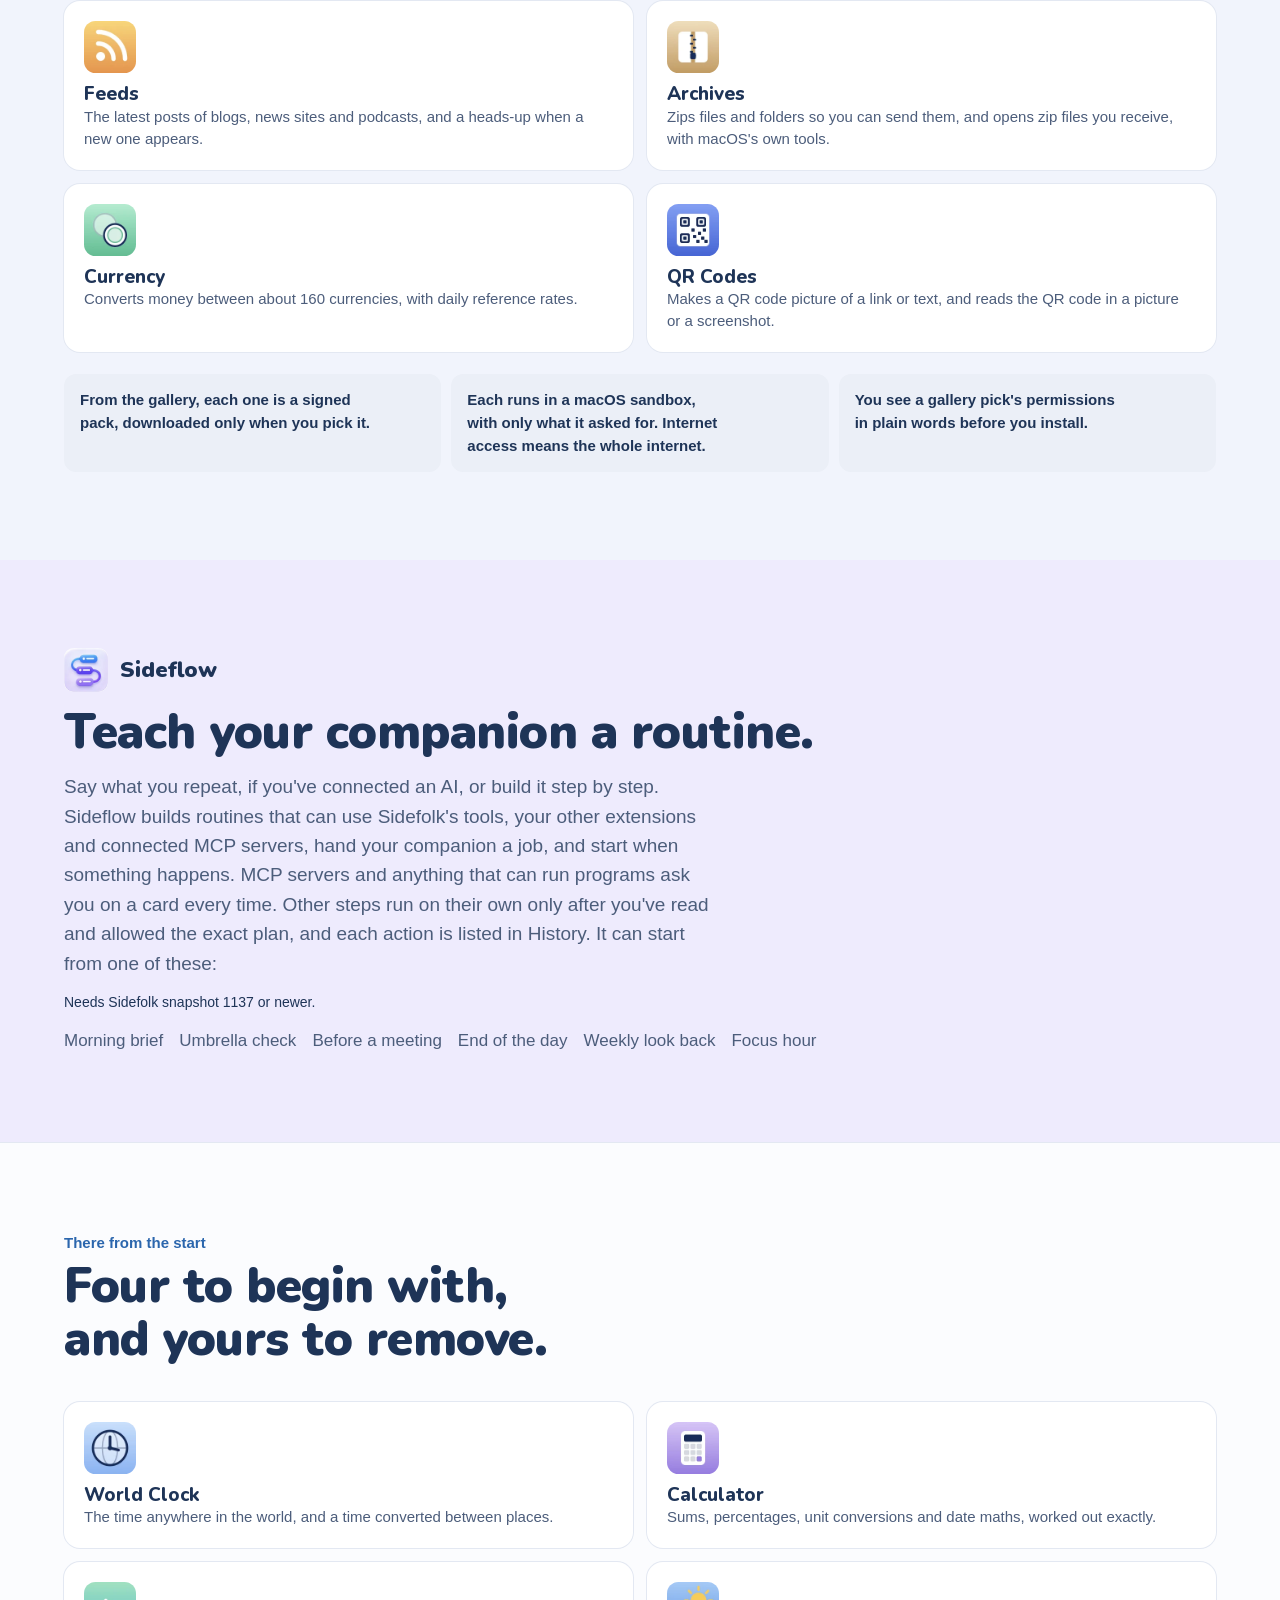
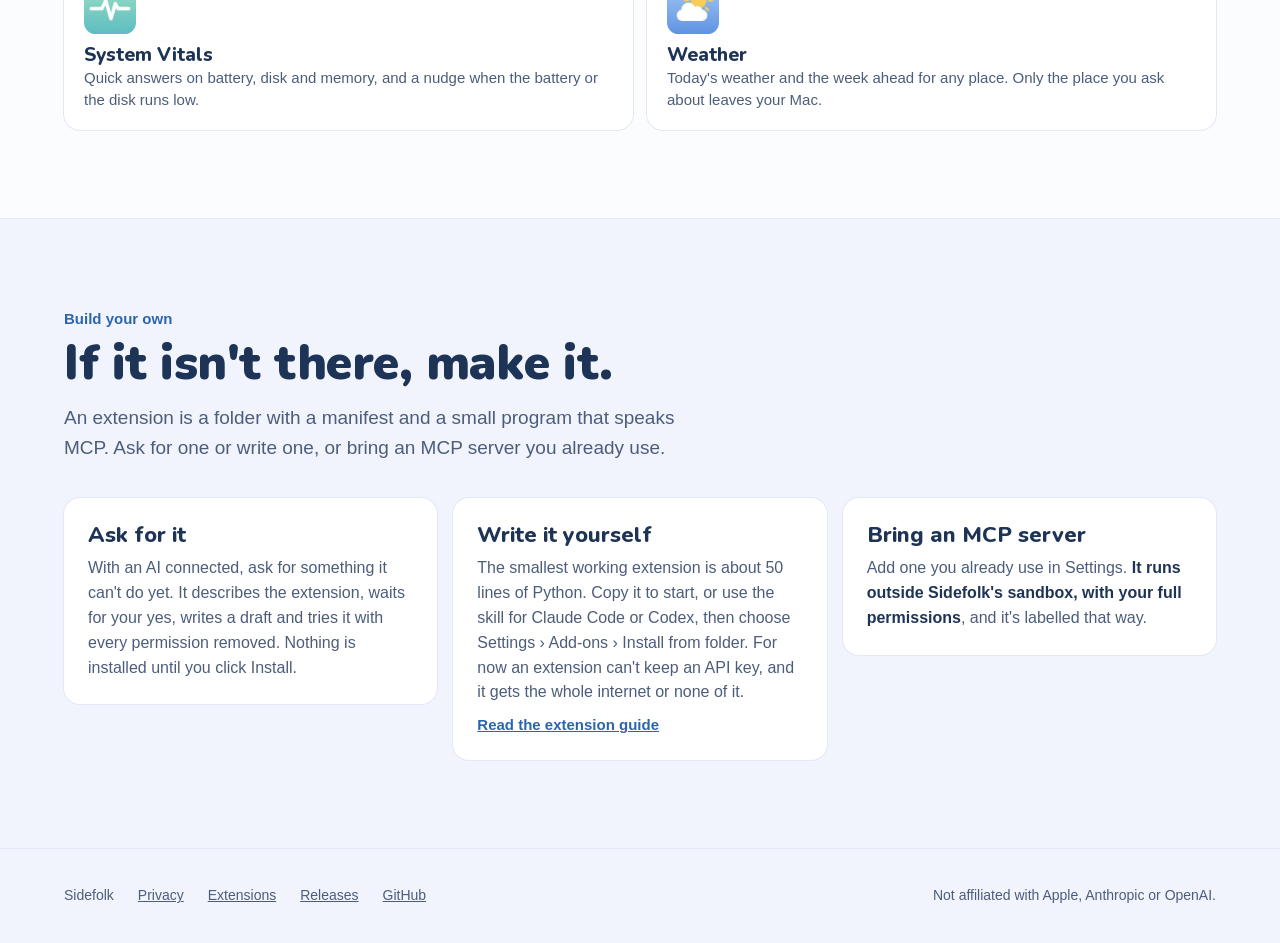
==== commit c0972df1: "At snapshot 1177: the new pages' words, Noor, Playtime's pause and practice, the themes, and Today r" ====
--- a/public/extensions/index.html
+++ b/public/extensions/index.html
@@ -29,11 +29,12 @@
   <div class="tiles">
     <div class="tile"><img src="../images/extensions/sideflow.webp" width="52" height="52" alt=""><div><b>Sideflow</b><span>Teach your companion a routine: say what you repeat, practise it first, and read and allow the plan before it runs on its own.</span><em><a href="#sideflow">How it works</a></em></div></div>
     <div class="tile"><img src="../images/extensions/formatic.webp" width="52" height="52" alt=""><div><b>Formatic</b><span>Formatic turns a file into the format you need, right on your Mac: photos like HEIC and AVIF, PDF pages into pictures, sound, data files like JSON into CSV, and archives. Drop files on your companion and pick what you need; new files appear beside the originals, which are never changed.</span><p class="note">Needs Sidefolk snapshot 1170 or newer.</p></div></div>
-    <div class="tile"><img src="../images/extensions/clipboard.webp" width="52" height="52" alt=""><div><b>Clipboard</b><span>What you copy, a shortcut away from any app, searchable and pinnable. Copies from password managers are never kept.</span></div></div>
-    <div class="tile"><img src="../images/extensions/miraya.webp" width="52" height="52" alt=""><div><b>Miraya</b><span>Your Mac's screen on an Android TV running the Miraya app. Tried so far only with an emulator.</span></div></div>
-    <div class="tile"><img src="../images/extensions/system-vitals-plus.webp" width="52" height="52" alt=""><div><b>Your Mac</b><span>Everything about this Mac, live and in plain words: processor, memory, disks, battery health, heat and network.</span></div></div>
-    <div class="tile"><img src="../images/extensions/playtime.webp" width="52" height="52" alt=""><div><b>Playtime</b><span>A break with your companion: eleven games beside it on the desktop, and five puzzles of your own.</span></div></div>
-    <div class="tile"><img src="../images/extensions/keep-awake.webp" width="52" height="52" alt=""><div><b>Keep Awake</b><span>Keeps your Mac awake for as long as you say, until a time, or while an app like Zoom is open. It lets go when the battery runs low.</span></div></div>
+    <div class="tile"><img src="../images/extensions/clipboard.webp" width="52" height="52" alt=""><div><b>Clipboard</b><span>Everything you copy, a shortcut away from any app: text, links, pictures, files and code, searchable and pinnable. Copies from password managers are never kept.</span></div></div>
+    <div class="tile"><img src="../images/extensions/miraya.webp" width="52" height="52" alt=""><div><b>Miraya</b><span>Your Mac's screen, one window or part of it, with its sound, on an Android TV running the Miraya app. Tried so far only with an emulator.</span></div></div>
+    <div class="tile"><img src="../images/extensions/system-vitals-plus.webp" width="52" height="52" alt=""><div><b>Your Mac</b><span>Everything about this Mac, live and in plain words: processor, graphics, memory, apps, disks, battery health, heat and network.</span></div></div>
+    <div class="tile"><img src="../images/extensions/playtime.webp" width="52" height="52" alt=""><div><b>Playtime</b><span>A break with your companion: eleven games beside it on the desktop, and five puzzles of your own. Every game has a pause card, and practice boards and words leave today's alone.</span></div></div>
+    <div class="tile"><img src="../images/extensions/noor.webp" width="52" height="52" alt=""><div><b>Noor</b><span>Prayer times for your place or from your mosque's own timetable, the Hijri calendar, the Qibla bearing, the 99 Names and a Ramadan planner. Reminders start off.</span></div></div>
+    <div class="tile"><img src="../images/extensions/keep-awake.webp" width="52" height="52" alt=""><div><b>Keep Awake</b><span>Keeps your Mac awake, and chat apps from marking you away, for as long as you say, until a time, or while an app like Zoom is open. It lets go on battery or when the battery runs low.</span></div></div>
     <div class="tile"><img src="../images/extensions/pdf.webp" width="52" height="52" alt=""><div><b>PDF Tools</b><span>A PDF's details and text, several combined into one, and some pages saved as a new PDF. Your originals stay as they are.</span></div></div>
     <div class="tile"><img src="../images/extensions/images.webp" width="52" height="52" alt=""><div><b>Images</b><span>A photo's details, and copies converted, made smaller, or without their location. Your originals stay as they are.</span></div></div>
     <div class="tile"><img src="../images/extensions/git.webp" width="52" height="52" alt=""><div><b>Git</b><span>Clone public repositories, then check, update and read the history of the ones you have. No private repositories or SSH remotes yet.</span></div></div>
